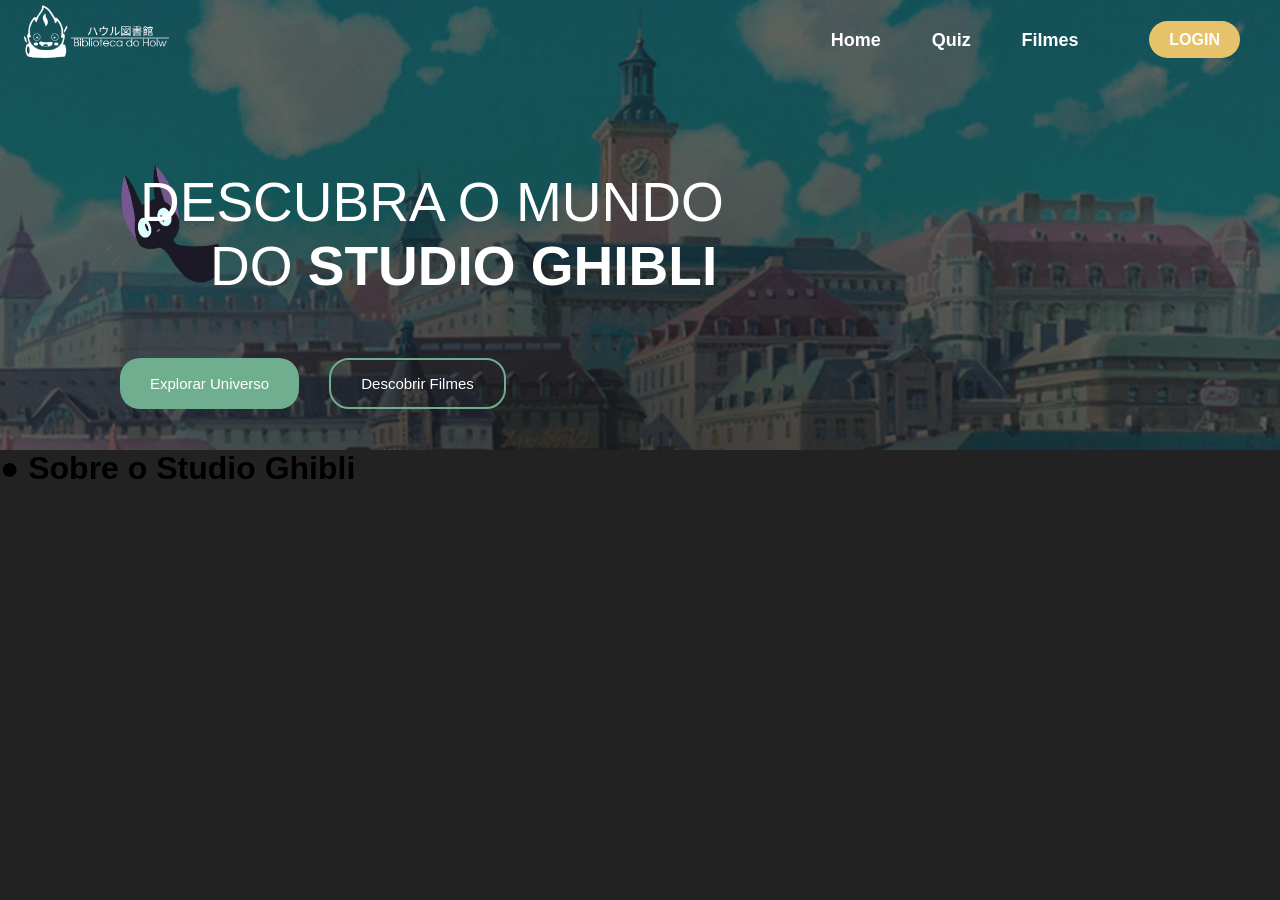
==== Front-End/index.html @ 802e4cdf "Adicionando a parte inicial da home" ====
<!DOCTYPE html>
<html lang="pt-br">
<head>
    <meta charset="UTF-8">
    <meta name="viewport" content="width=device-width, initial-scale=1.0">
    <link rel="stylesheet" href="./css/home.css">
    <link rel="stylesheet" href="./css/nav.css">
    <title>Biblioteca do Howl</title>
</head>
<body>

    <div class="div_container">

        <div class="div_carrousel">
                    <div class="div_card" style="background-image: url(./assets/fundo.png);"></div>

                            <div class="div_navbar">
                                <div class="div_logo">
                                    <img src="./assets/LogoB.png" alt="logo Biblioteca do Howl" class="logoImg">
                                </div>



                                <nav class="navbar">

                                    <div class="btn_links">
                                    <a class="link ativo">Home</a>
                                    <a class="link">Quiz</a>
                                    <a class="link">Filmes</a>
                                    </div>

                                    <div class="btn_login">
                                    <a class="link login">LOGIN</a>
                                    </div>

                                </nav>
                        </div>

                        <div class="txt_p">
                            
                        <p>DESCUBRA O MUNDO</p>
                        <img src="./assets/JIJI.png" alt="" class="img_jiji"> <p class="txt_p2">DO <b>STUDIO GHIBLI</b></p>
                        </div>

                    <div class="div_btns">
                        <button class="btn_explorar">Explorar  Universo</button>
                        <button class="btn_filmes"><p>Descobrir Filmes</p></button>
                    </div>
        </div>


        <div class="main">

            <div>
            <h1>● Sobre o Studio Ghibli</h1>
                

        </div>


    </div>
    
</body>
</html>
---- Front-End/css/home.css ----
*{
    margin: 0;
    padding: 0;
    box-sizing: border-box;
      font-family: 'ITC Avant Garde Gothic', sans-serif;
     
}

body{
   background-color: #222222;
}

.div_contaniner{
  display: flex;
  width: 100%;
  height: 100%;
   background-color: #222222;
}

.div_carrousel{
  height: 450px;
}

.div_card{
  background-repeat: no-repeat;
  background-size: cover;
    width: 100%;
    height: 450px;
  position: fixed;
  z-index: -99;
  opacity: 60%;
}

.txt_p{
  margin-left: 140px;
  margin-top: 90px;
  font-weight: 400;
  font-size: 55px;
  color: white;
}

.img_jiji{
  position: absolute;
  z-index: -98;
  width: 180px;
  height: 120px;
  top: 165px;
  left: 83px;
  

}

.txt_p2{
  margin-left: 70px;
}

.btn_explorar{
  background-color: #6faf8f;
  color: white;
  padding: 15px 30px;
  font-size: 15px;
  border: none;
  border-radius: 20px;
  cursor: pointer;
  transition: 0.2s;
}

.btn_explorar:hover{
  background-color: #5c8972;
}

.btn_filmes{
  background-color: transparent;
  border-radius: 20px;
  border: #6faf8f 2px solid;
  color: white;
  padding: 15px 30px;
    font-size: 15px; 
    cursor: pointer;
    transition: 0.2s; 
}

.btn_filmes:hover{
  background-color: #6eb08e;
  opacity: 50%;
}


.div_btns{
  display: flex;
  justify-content: start;
  margin-top: 60px;
  margin-left: 120px;
  gap: 30px;

}
---- Front-End/css/nav.css ----
.div_navbar{

    width: 100%;
    height: 80px;
    display: flex;
    align-items: center;
    justify-content: space-between;
    padding: 0px 20px ;
}

.logoImg{
    width: 160px;
}

.navbar{
    display: flex;
    align-items: center;
    gap: 20px;
    justify-content: space-between;
    padding: 0px 20px;
    text-align: center;
    width: 500px;
    height: 100%;

}

.login{
    background-color: #e6c36a;
    color: white;
    cursor: pointer;
    padding: 10px 20px;
    border-radius: 20px;
    font-weight: bold;
}

.btn_links{
    color: white;
    font-weight: 600;
    width: 100%;
    display: flex;
    justify-content: space-evenly;
    font-size: 18px;
}
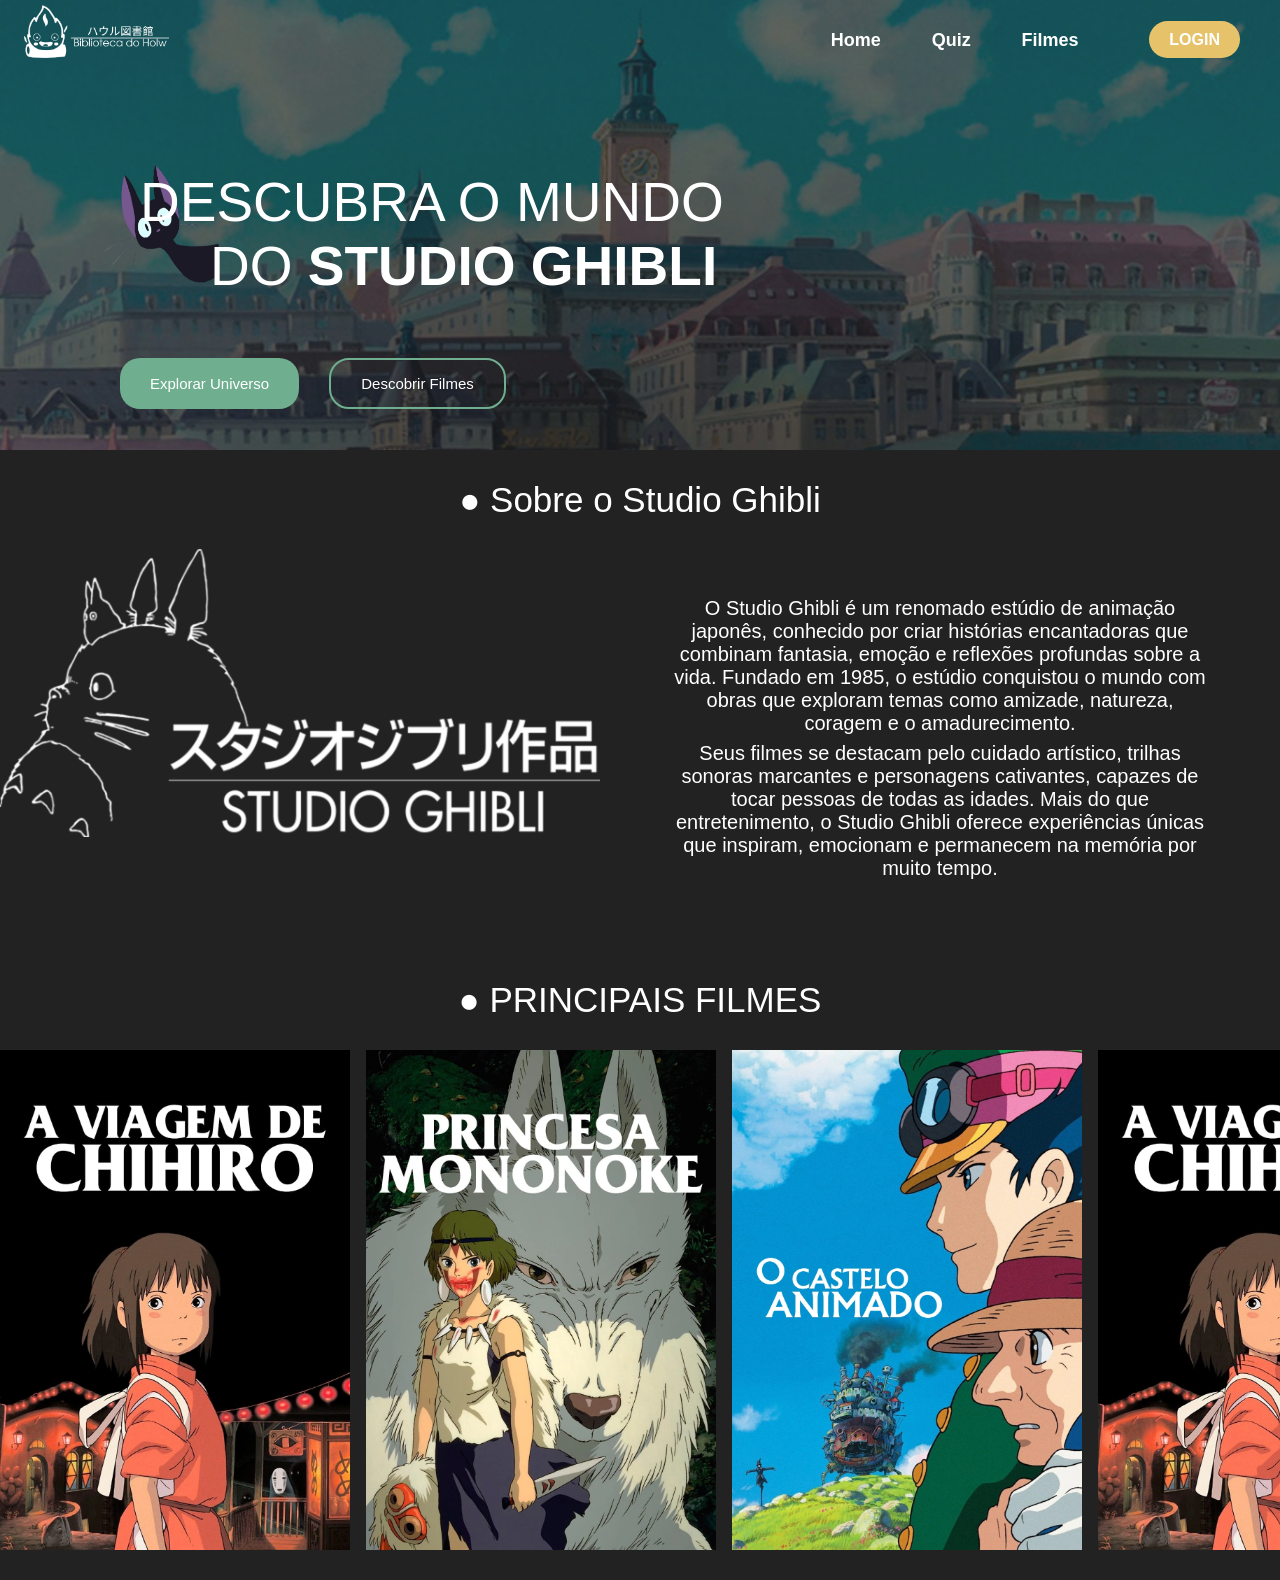
==== commit e140a41d: "Adicionando a parte do sobre o tema e os principais filmes com HTML e CSS com alguns comentarios pra" ====
--- a/Front-End/index.html
+++ b/Front-End/index.html
@@ -1,64 +1,182 @@
 <!DOCTYPE html>
 <html lang="pt-br">
-<head>
-    <meta charset="UTF-8">
-    <meta name="viewport" content="width=device-width, initial-scale=1.0">
-    <link rel="stylesheet" href="./css/home.css">
-    <link rel="stylesheet" href="./css/nav.css">
-    <title>Biblioteca do Howl</title>
-</head>
-<body>
+    <head>
+        <meta charset="UTF-8" />
+        <meta name="viewport" content="width=device-width, initial-scale=1.0" />
+        <link rel="stylesheet" href="./css/home.css" />
+        <link rel="stylesheet" href="./css/nav.css" />
+        <title>Biblioteca do Howl</title>
+    </head>
+    <body>
+        <div class="div_container">
+            <div class="div_carrousel">
+                <div
+                    class="div_card"
+                    style="background-image: url(./assets/fundo.png)"
+                ></div>
 
-    <div class="div_container">
+                <div class="div_navbar">
+                    <div class="div_logo">
+                        <img
+                            src="./assets/LogoB.png"
+                            alt="logo Biblioteca do Howl"
+                            class="logoImg"
+                        />
+                    </div>
 
-        <div class="div_carrousel">
-                    <div class="div_card" style="background-image: url(./assets/fundo.png);"></div>
+                    <nav class="navbar">
+                        <div class="btn_links">
+                            <a class="link ativo">Home</a>
+                            <a class="link">Quiz</a>
+                            <a class="link">Filmes</a>
+                        </div>
 
-                            <div class="div_navbar">
-                                <div class="div_logo">
-                                    <img src="./assets/LogoB.png" alt="logo Biblioteca do Howl" class="logoImg">
-                                </div>
+                        <div class="btn_login">
+                            <a class="link login">LOGIN</a>
+                        </div>
+                    </nav>
+                </div>
+
+                <div class="txt_p">
+                    <p>DESCUBRA O MUNDO</p>
+                    <img src="./assets/JIJI.png" alt="" class="img_jiji" />
+                    <p class="txt_p2">DO <b>STUDIO GHIBLI</b></p>
+                </div>
+
+                <div class="div_btns">
+                    <button class="btn_explorar">Explorar Universo</button>
+                    <button class="btn_filmes"><p>Descobrir Filmes</p></button>
+                </div>
+            </div>
+
+            <div class="main">
+                <div class="titulo">
+                    <span>● Sobre o Studio Ghibli</span>
+                </div>
+
+                <div class="div_sobreStudio">
+                    <div>
+                        <img
+                            src="./assets/ghibli.png"
+                            alt=""
+                            class="img_sobreStudio"
+                        />
+                    </div>
+
+                    <div class="div_textoSobreStudio">
+                        <p class="p_sobreStudio">
+                            O Studio Ghibli é um renomado estúdio de animação
+                            japonês, conhecido por criar histórias encantadoras
+                            que combinam fantasia, emoção e reflexões profundas
+                            sobre a vida. Fundado em 1985, o estúdio conquistou
+                            o mundo com obras que exploram temas como amizade,
+                            natureza, coragem e o amadurecimento.
+                        </p>
+                        <p class="p_sobreStudio">
+                            Seus filmes se destacam pelo cuidado artístico,
+                            trilhas sonoras marcantes e personagens cativantes,
+                            capazes de tocar pessoas de todas as idades. Mais do
+                            que entretenimento, o Studio Ghibli oferece
+                            experiências únicas que inspiram, emocionam e
+                            permanecem na memória por muito tempo.
+                        </p>
+                    </div>
+                </div>
+
+                <div class="titulo">
+                    <span>● PRINCIPAIS FILMES</span>
+                </div>
+
+                <div class="div_carrouselImg">
+                    <div class="div_cardsFilmes">
+                        <div class="div_cardFilme" style="background-image: url(./assets/Viagem_de_Chihiro_capa.webp);">
+
+                            <button>DESCUBRA MAIS SOBRE</button>
+
+                        </div>
+
+                        <div class="div_cardFilme" style="background-image: url(./assets/Princesa_Mononoke.webp);">
+
+                            <button>DESCUBRA MAIS SOBRE</button>
+
+                        </div>
+
+
+                        <div class="div_cardFilme" style="background-image: url(./assets/CasteloAnimado.webp);">
+
+                            <button>DESCUBRA MAIS SOBRE</button>
+
+                        </div>
+
+                        <div class="div_cardFilme" style="background-image: url(./assets/Viagem_de_Chihiro_capa.webp);">
+
+                            <button>DESCUBRA MAIS SOBRE</button>
+
+                        </div>
+
+                        <div class="div_cardFilme" style="background-image: url(./assets/Princesa_Mononoke.webp);">
+
+                            <button>DESCUBRA MAIS SOBRE</button>
+
+                        </div>
+
+
+                        <div class="div_cardFilme" style="background-image: url(./assets/CasteloAnimado.webp);">
+
+                            <button>DESCUBRA MAIS SOBRE</button>
+
+                        </div>
+                    </div>
+
+
+                    <div aria-hidden class="div_cardsFilmes">
+                        <div class="div_cardFilme" style="background-image: url(./assets/Viagem_de_Chihiro_capa.webp);">
+
+                            <button>DESCUBRA MAIS SOBRE</button>
+
+                        </div>
+
+                        <div class="div_cardFilme" style="background-image: url(./assets/Princesa_Mononoke.webp);">
+
+                            <button>DESCUBRA MAIS SOBRE</button>
+
+                        </div>
+
+
+                        <div class="div_cardFilme" style="background-image: url(./assets/CasteloAnimado.webp);">
+
+                            <button>DESCUBRA MAIS SOBRE</button>
+
+                        </div>
+
+                        <div class="div_cardFilme" style="background-image: url(./assets/Viagem_de_Chihiro_capa.webp);">
+
+                            <button>DESCUBRA MAIS SOBRE</button>
+
+                        </div>
+
+                        <div class="div_cardFilme" style="background-image: url(./assets/Princesa_Mononoke.webp);">
+
+                            <button>DESCUBRA MAIS SOBRE</button>
+
+                        </div>
+
+
+                        <div class="div_cardFilme" style="background-image: url(./assets/CasteloAnimado.webp);">
+
+                            <button>DESCUBRA MAIS SOBRE</button>
+
+                        </div>
+                    </div>
 
 
 
-                                <nav class="navbar">
-
-                                    <div class="btn_links">
-                                    <a class="link ativo">Home</a>
-                                    <a class="link">Quiz</a>
-                                    <a class="link">Filmes</a>
-                                    </div>
-
-                                    <div class="btn_login">
-                                    <a class="link login">LOGIN</a>
-                                    </div>
-
-                                </nav>
-                        </div>
-
-                        <div class="txt_p">
-                            
-                        <p>DESCUBRA O MUNDO</p>
-                        <img src="./assets/JIJI.png" alt="" class="img_jiji"> <p class="txt_p2">DO <b>STUDIO GHIBLI</b></p>
-                        </div>
-
-                    <div class="div_btns">
-                        <button class="btn_explorar">Explorar  Universo</button>
-                        <button class="btn_filmes"><p>Descobrir Filmes</p></button>
-                    </div>
-        </div>
+                   
 
 
-        <div class="main">
 
-            <div>
-            <h1>● Sobre o Studio Ghibli</h1>
-                
-
+                </div>
+            </div>
         </div>
-
-
-    </div>
-    
-</body>
-</html>+    </body>
+</html>
--- a/Front-End/css/home.css
+++ b/Front-End/css/home.css
@@ -14,7 +14,7 @@
   display: flex;
   width: 100%;
   height: 100%;
-   background-color: #222222;
+
 }
 
 .div_carrousel{
@@ -26,7 +26,7 @@
   background-size: cover;
     width: 100%;
     height: 450px;
-  position: fixed;
+  position: absolute;
   z-index: -99;
   opacity: 60%;
 }
@@ -96,4 +96,108 @@
 }
 
 
-
+/* SOBRE O STUDIO */
+
+.titulo{
+  font-size: 35px;
+  margin-top: 30px;
+  text-align: center;
+  color: white;
+  justify-content: center;
+}
+
+.div_sobreStudio{
+  display: flex;
+  align-items: center;
+  justify-content: center;
+}
+
+.div_textoSobreStudio{
+  color: white;
+  text-align: center;
+  font-size: 20px;
+  padding: 70px;
+  
+}
+.div_textoSobreStudio p{
+  
+  margin-top: 7px;
+}
+
+.img_sobreStudio{
+  width: 600px;
+  margin-bottom: 80px;
+}
+
+/* CARROUSEL DE IMAGENS */
+
+.div_carrouselImg{
+  margin-top: 100px auto;
+  width: 100%;
+  display: flex;
+  overflow-x: auto ;
+}
+
+/* Webkit e usado pra desativar aquela barra de rolagem 
+ele basicamente pede pro navegador desativar essa barra*/
+.div_carrouselImg::-webkit-scrollbar{
+ display: none;
+}
+.div_cardsFilmes{
+  flex: 0 0 5em;
+  margin: 30px auto;
+  display: flex;
+  align-items: center;
+  justify-content: center;
+  gap: 1em;
+  animation: girarCarrousel 10s linear infinite;
+}
+
+
+
+
+
+.div_cardFilme{
+    display: flex;
+    align-items: center;
+    justify-content: center;
+    background-repeat: no-repeat;
+    width: 350px;
+    height: 500px;
+    background-size: cover;
+    transition: transform 0.3s ease, opacity 0.3s ease;/* o tranform como diz ele transforma o elemento o 
+    ease e pra deixar com uma animação 'Suave', o opacity e a mesma coisa so que pra opacidade */
+}
+.div_cardFilme:hover{
+  transform: scale(1.1);
+  opacity: 0.85;
+  z-index: 2;/*Sobe um no Z-index pra não atrapalhar ou empurrar os outros cards*/
+}
+.div_cardFilme:hover button{
+  display: block;
+  opacity: 1;
+}
+
+.div_cardFilme button{
+  padding: 15px 60px;
+  border: #222222 1px solid;
+  background-color: #5c8972;
+  color: white;
+  font-weight: bold;
+  font-size: 15px;
+  border-radius: 20px;
+  display: none;
+}
+@keyframes girarCarrousel{
+  from { transform: translateX(0); }/*O from significa de onde a animação vai começar como ta 0 ele vai iniciar de onde ta*/
+  
+  to { transform: translateX(-50%); }/*aqui fala que ele vai andar 50% pra esquerda e como a animação em 
+  looping ele vai andar 50% e depois 50% e sair da tela*/
+}
+.div_carrouselImg:hover .div_cardsFilmes{
+  animation-play-state: paused;
+}
+
+
+
+
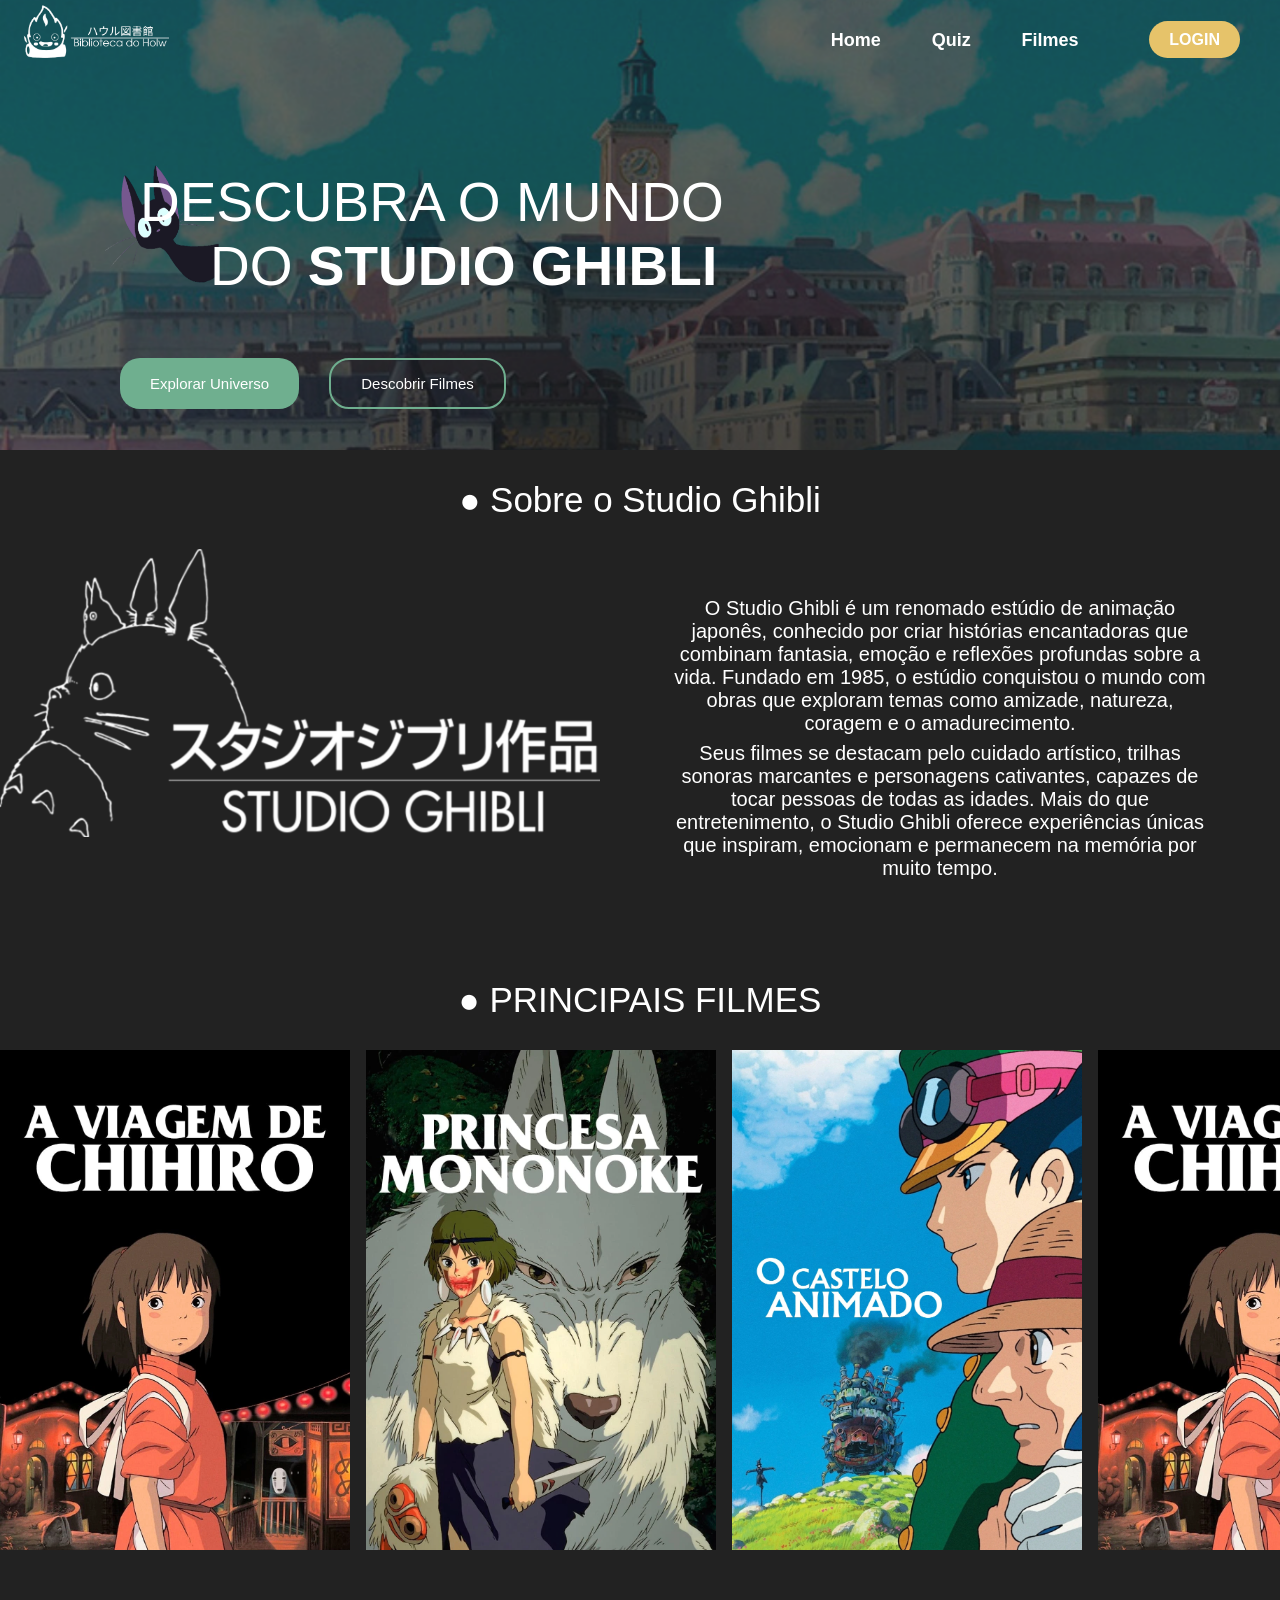
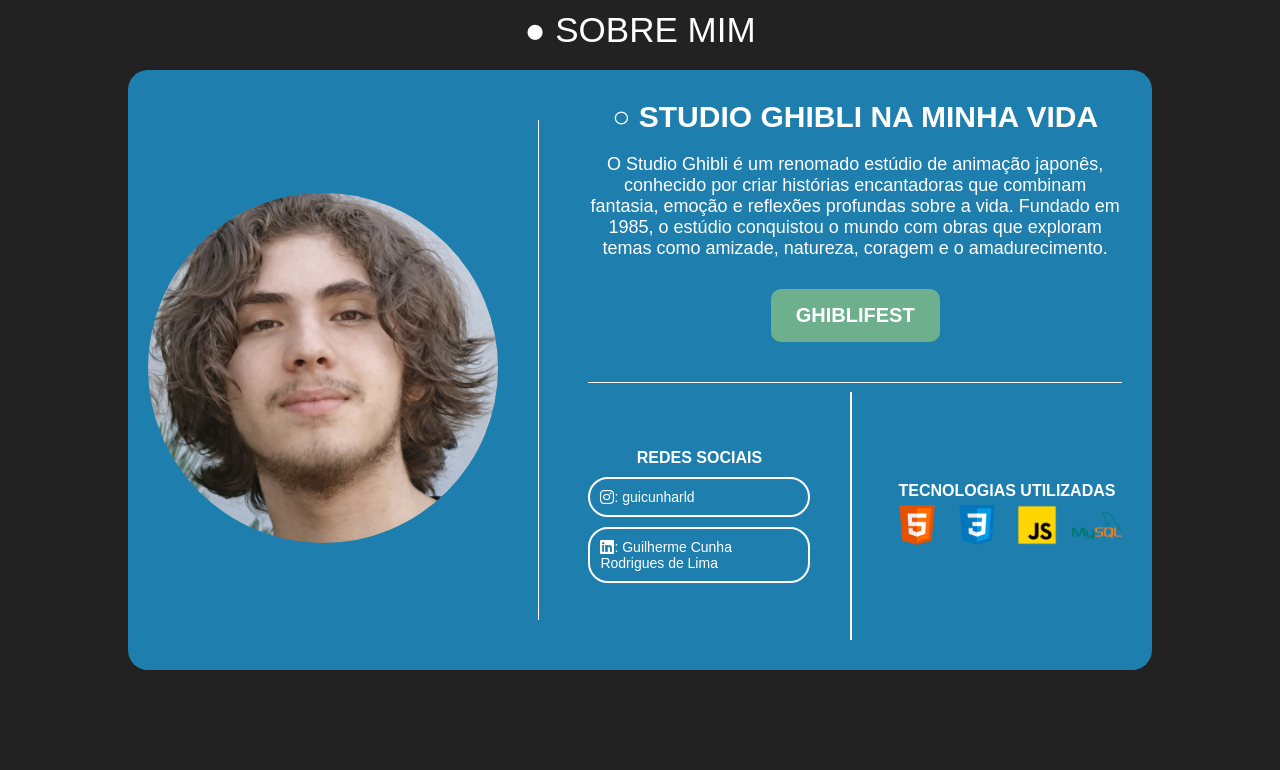
==== commit 14ea71bc: "Adicionado a parte do sobre mim, com texto de placeholder ainda" ====
--- a/Front-End/index.html
+++ b/Front-End/index.html
@@ -4,7 +4,8 @@
         <meta charset="UTF-8" />
         <meta name="viewport" content="width=device-width, initial-scale=1.0" />
         <link rel="stylesheet" href="./css/home.css" />
-        <link rel="stylesheet" href="./css/nav.css" />
+        <link rel="stylesheet" href="./css/nav.css" />  
+        <link rel="stylesheet" href="https://cdn.jsdelivr.net/npm/bootstrap-icons@1.13.1/font/bootstrap-icons.min.css">
         <title>Biblioteca do Howl</title>
     </head>
     <body>
@@ -89,92 +90,186 @@
 
                 <div class="div_carrouselImg">
                     <div class="div_cardsFilmes">
-                        <div class="div_cardFilme" style="background-image: url(./assets/Viagem_de_Chihiro_capa.webp);">
-
-                            <button>DESCUBRA MAIS SOBRE</button>
-
-                        </div>
-
-                        <div class="div_cardFilme" style="background-image: url(./assets/Princesa_Mononoke.webp);">
-
-                            <button>DESCUBRA MAIS SOBRE</button>
-
-                        </div>
-
-
-                        <div class="div_cardFilme" style="background-image: url(./assets/CasteloAnimado.webp);">
-
-                            <button>DESCUBRA MAIS SOBRE</button>
-
-                        </div>
-
-                        <div class="div_cardFilme" style="background-image: url(./assets/Viagem_de_Chihiro_capa.webp);">
-
-                            <button>DESCUBRA MAIS SOBRE</button>
-
-                        </div>
-
-                        <div class="div_cardFilme" style="background-image: url(./assets/Princesa_Mononoke.webp);">
-
-                            <button>DESCUBRA MAIS SOBRE</button>
-
-                        </div>
-
-
-                        <div class="div_cardFilme" style="background-image: url(./assets/CasteloAnimado.webp);">
-
-                            <button>DESCUBRA MAIS SOBRE</button>
-
-                        </div>
-                    </div>
-
+                        <div
+                            class="div_cardFilme"
+                            style="
+                                background-image: url(./assets/Viagem_de_Chihiro_capa.webp);
+                            "
+                        >
+                            <button>DESCUBRA MAIS SOBRE</button>
+                        </div>
+
+                        <div
+                            class="div_cardFilme"
+                            style="
+                                background-image: url(./assets/Princesa_Mononoke.webp);
+                            "
+                        >
+                            <button>DESCUBRA MAIS SOBRE</button>
+                        </div>
+
+                        <div
+                            class="div_cardFilme"
+                            style="
+                                background-image: url(./assets/CasteloAnimado.webp);
+                            "
+                        >
+                            <button>DESCUBRA MAIS SOBRE</button>
+                        </div>
+
+                        <div
+                            class="div_cardFilme"
+                            style="
+                                background-image: url(./assets/Viagem_de_Chihiro_capa.webp);
+                            "
+                        >
+                            <button>DESCUBRA MAIS SOBRE</button>
+                        </div>
+
+                        <div
+                            class="div_cardFilme"
+                            style="
+                                background-image: url(./assets/Princesa_Mononoke.webp);
+                            "
+                        >
+                            <button>DESCUBRA MAIS SOBRE</button>
+                        </div>
+
+                        <div
+                            class="div_cardFilme"
+                            style="
+                                background-image: url(./assets/CasteloAnimado.webp);
+                            "
+                        >
+                            <button>DESCUBRA MAIS SOBRE</button>
+                        </div>
+                    </div>
 
                     <div aria-hidden class="div_cardsFilmes">
-                        <div class="div_cardFilme" style="background-image: url(./assets/Viagem_de_Chihiro_capa.webp);">
-
-                            <button>DESCUBRA MAIS SOBRE</button>
-
-                        </div>
-
-                        <div class="div_cardFilme" style="background-image: url(./assets/Princesa_Mononoke.webp);">
-
-                            <button>DESCUBRA MAIS SOBRE</button>
-
-                        </div>
-
-
-                        <div class="div_cardFilme" style="background-image: url(./assets/CasteloAnimado.webp);">
-
-                            <button>DESCUBRA MAIS SOBRE</button>
-
-                        </div>
-
-                        <div class="div_cardFilme" style="background-image: url(./assets/Viagem_de_Chihiro_capa.webp);">
-
-                            <button>DESCUBRA MAIS SOBRE</button>
-
-                        </div>
-
-                        <div class="div_cardFilme" style="background-image: url(./assets/Princesa_Mononoke.webp);">
-
-                            <button>DESCUBRA MAIS SOBRE</button>
-
-                        </div>
-
-
-                        <div class="div_cardFilme" style="background-image: url(./assets/CasteloAnimado.webp);">
-
-                            <button>DESCUBRA MAIS SOBRE</button>
-
-                        </div>
-                    </div>
-
-
-
-                   
-
-
-
+                        <div
+                            class="div_cardFilme"
+                            style="
+                                background-image: url(./assets/Viagem_de_Chihiro_capa.webp);
+                            "
+                        >
+                            <button>DESCUBRA MAIS SOBRE</button>
+                        </div>
+
+                        <div
+                            class="div_cardFilme"
+                            style="
+                                background-image: url(./assets/Princesa_Mononoke.webp);
+                            "
+                        >
+                            <button>DESCUBRA MAIS SOBRE</button>
+                        </div>
+
+                        <div
+                            class="div_cardFilme"
+                            style="
+                                background-image: url(./assets/CasteloAnimado.webp);
+                            "
+                        >
+                            <button>DESCUBRA MAIS SOBRE</button>
+                        </div>
+
+                        <div
+                            class="div_cardFilme"
+                            style="
+                                background-image: url(./assets/Viagem_de_Chihiro_capa.webp);
+                            "
+                        >
+                            <button>DESCUBRA MAIS SOBRE</button>
+                        </div>
+
+                        <div
+                            class="div_cardFilme"
+                            style="
+                                background-image: url(./assets/Princesa_Mononoke.webp);
+                            "
+                        >
+                            <button>DESCUBRA MAIS SOBRE</button>
+                        </div>
+
+                        <div
+                            class="div_cardFilme"
+                            style="
+                                background-image: url(./assets/CasteloAnimado.webp);
+                            "
+                        >
+                            <button>DESCUBRA MAIS SOBRE</button>
+                        </div>
+                    </div>
+                </div>
+
+                <div class="titulo">
+                    <span>● SOBRE MIM</span>
+                </div>
+
+                <div class="div_contSobreMim">
+                    <div class="div_sobreMim">
+                        <div class="div_imgSobreMim">
+                            <img src="./assets/fotoSobre.jpeg" alt="" />
+                        </div>
+
+                        <div class="linha"></div>
+
+                        <div class="div_conteudoSobreMim">
+                            <h2 class="span_sobreMim">
+                                ○ STUDIO GHIBLI NA MINHA VIDA
+                            </h2>
+                            <p class="p_sobreMim">
+                                O Studio Ghibli é um renomado estúdio de
+                                animação japonês, conhecido por criar histórias
+                                encantadoras que combinam fantasia, emoção e
+                                reflexões profundas sobre a vida. Fundado em
+                                1985, o estúdio conquistou o mundo com obras que
+                                exploram temas como amizade, natureza, coragem e
+                                o amadurecimento.
+                            </p>
+
+                            <button class="btn_ghibliFest">GHIBLIFEST</button>
+
+                            <div class="linhaH"></div>
+
+                            <div class="div_conteudoBaixoSobre">
+                                <div class="div_redeSocial">
+                                    <h4>REDES SOCIAIS</h4>
+                                    <div class="div_caixaRedeSocial"> <i class="bi bi-instagram"></i>: guicunharld</div>
+                                    <div class="div_caixaRedeSocial"><i class="bi bi-linkedin"></i>: Guilherme Cunha Rodrigues de Lima</div>
+                                </div>
+
+                                <div class="linhaP"></div>
+
+                                <div class="div_tecnologias">
+                                    <h4>TECNOLOGIAS UTILIZADAS</h4>
+
+                                    <div class="div_tecnologiasImg">
+                                        <img
+                                            src="./assets/html.png"
+                                            alt=""
+                                            class="img_tecnologias"
+                                        />
+                                        <img
+                                            src="./assets/Css.png"
+                                            alt=""
+                                            class="img_tecnologias"
+                                        />
+                                        <img
+                                            src="./assets/Js.png"
+                                            alt=""
+                                            class="img_tecnologias"
+                                        />
+                                        <img
+                                            src="./assets/Mysql.png"
+                                            alt=""
+                                            class="img_tecnologias"
+                                        />
+                                    </div>
+                                </div>
+                            </div>
+                        </div>
+                    </div>
                 </div>
             </div>
         </div>
--- a/Front-End/css/home.css
+++ b/Front-End/css/home.css
@@ -201,3 +201,139 @@
 
 
 
+/* SOBRE MIM */
+
+.div_contSobreMim{
+  display: flex;
+  width: 100%;
+  min-height:600px;
+  margin-top: 20px;
+  margin-bottom: 100px;
+  justify-content: center;
+
+}
+
+.div_sobreMim{
+  width: 80%;
+  background-color:#1e7faf ;
+  border-radius: 20px;
+  color: white;
+  display: flex;
+  justify-content: space-around;
+  align-items: center;
+  gap:20px;
+}
+
+.div_imgSobreMim img{
+  border-radius: 100%;
+  margin: 20px;
+  width: 350px;
+  height: 350px;
+}
+
+
+
+
+.div_conteudoSobreMim{
+  display: flex;
+  align-items: center;
+  text-align: center;
+  flex-direction: column;
+  height: 100%;
+  padding: 30px;
+}
+
+.span_sobreMim{
+  margin-bottom: 20px;
+  font-size: 30px;
+  font-weight: bold;
+}
+
+.p_sobreMim{
+  font-size: 18px;
+}
+
+.btn_ghibliFest{
+  margin:30px 0px;
+  background-color: #6eb08e;
+  font-size: 20px;
+  padding: 15px 25px;
+  border-radius: 10px;
+  font-weight: bold;
+  color: white;
+  border: none;
+  transition: transform 0.3s ease, opacity 0.3s ease;
+  cursor: pointer;
+}
+
+.btn_ghibliFest:hover{
+  transform: scale(1.05);
+  opacity: 0.85;
+}
+
+
+.div_conteudoBaixoSobre{
+  display: flex;
+  width: 100%;
+  height: 100%;
+  align-items: center;
+  justify-content: space-evenly;
+  gap: 40px;
+}
+
+
+
+.div_tecnologiasImg{
+  display: flex;
+  gap: 10px;
+  justify-content: center;
+}
+
+.img_tecnologias{
+  width: 50px;
+  height: 50px;
+}
+
+.div_redeSocial{
+  display: flex;
+  flex-direction: column;
+  gap: 10px;
+}
+
+.div_caixaRedeSocial{
+  font-size: 14px;
+  text-align: start;
+  border: white 2px solid;
+  padding: 10px;
+  border-radius: 20px;
+  cursor: pointer;
+}
+
+.linha{
+  width: 2px;
+  height: 500px;
+  background-color: white;
+}
+
+.linhaP{
+  width: 2px;
+  height: auto;
+  align-self: stretch;
+  background-color: white;
+}
+
+.linhaH{
+  width: 100%;
+  max-width:  1000px;
+  height: 1px;
+  margin: 10px;
+  background-color: white;
+}
+
+
+
+
+
+
+
+
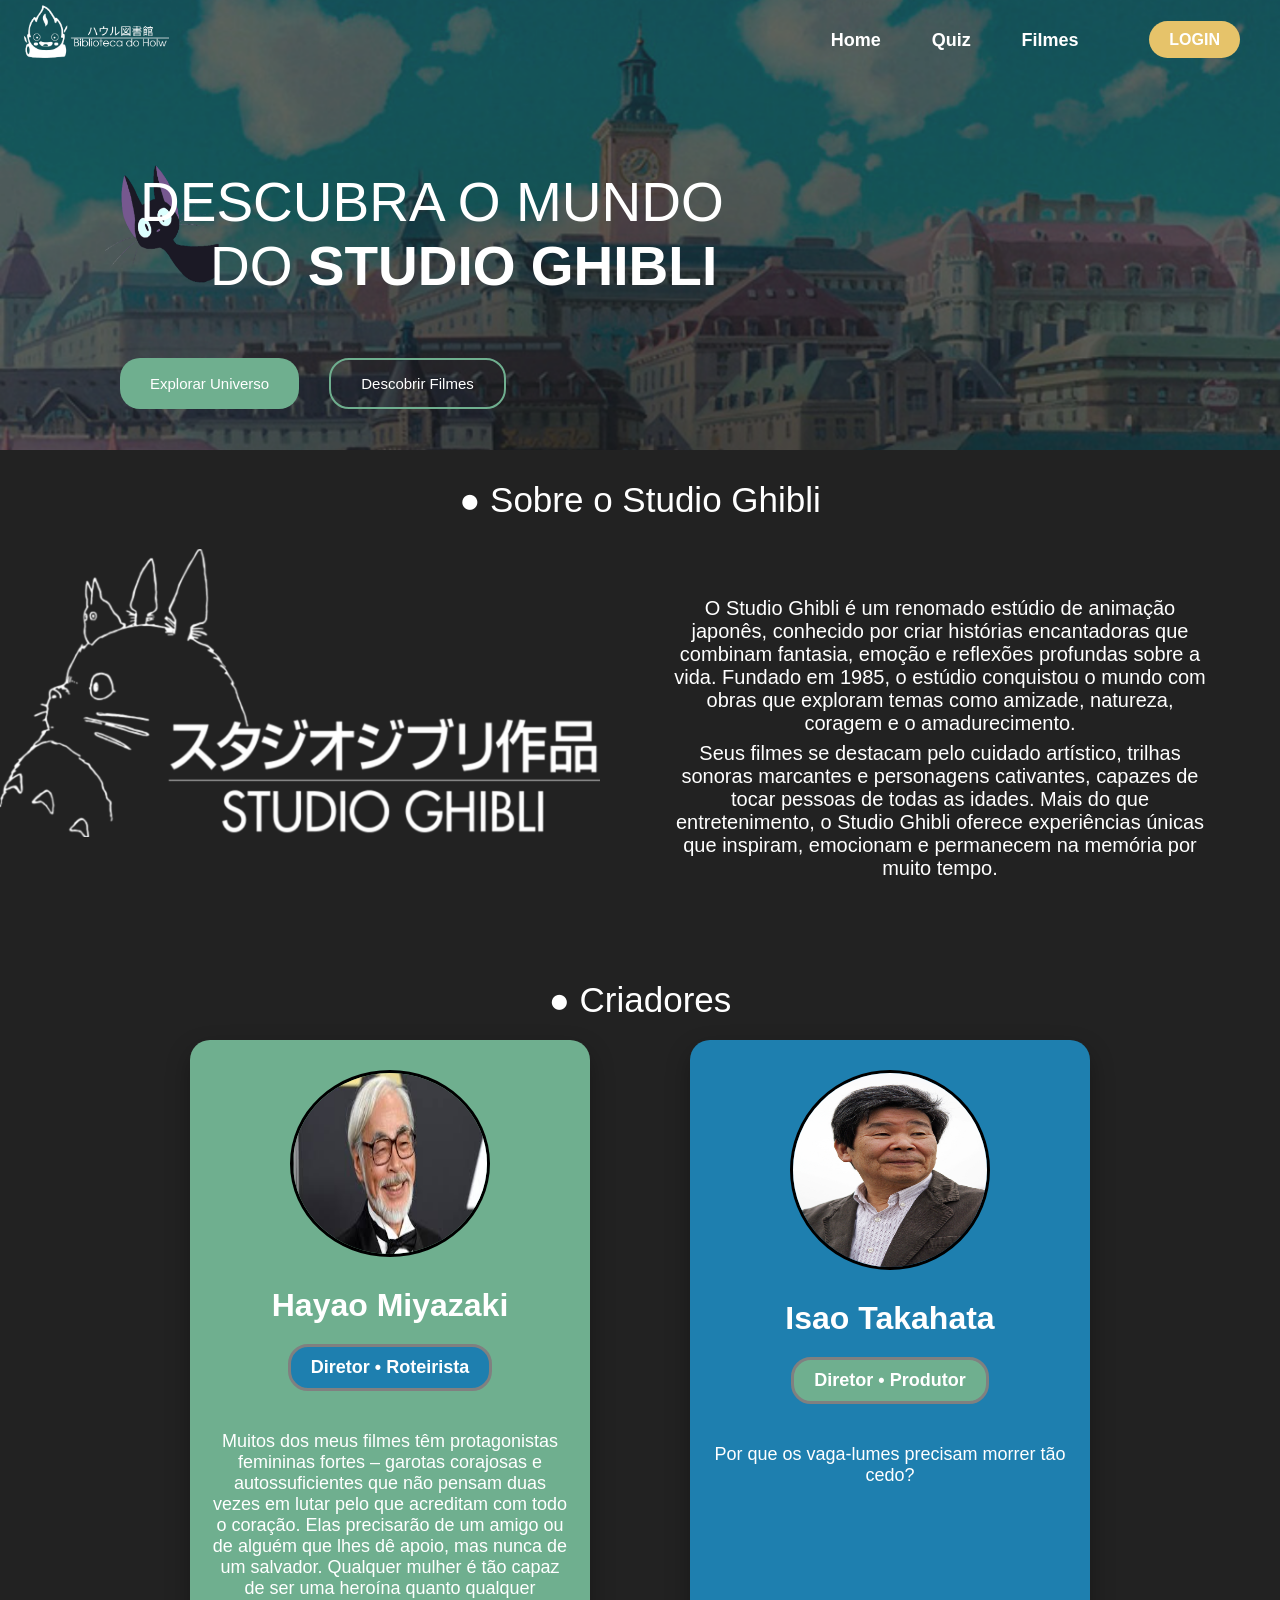
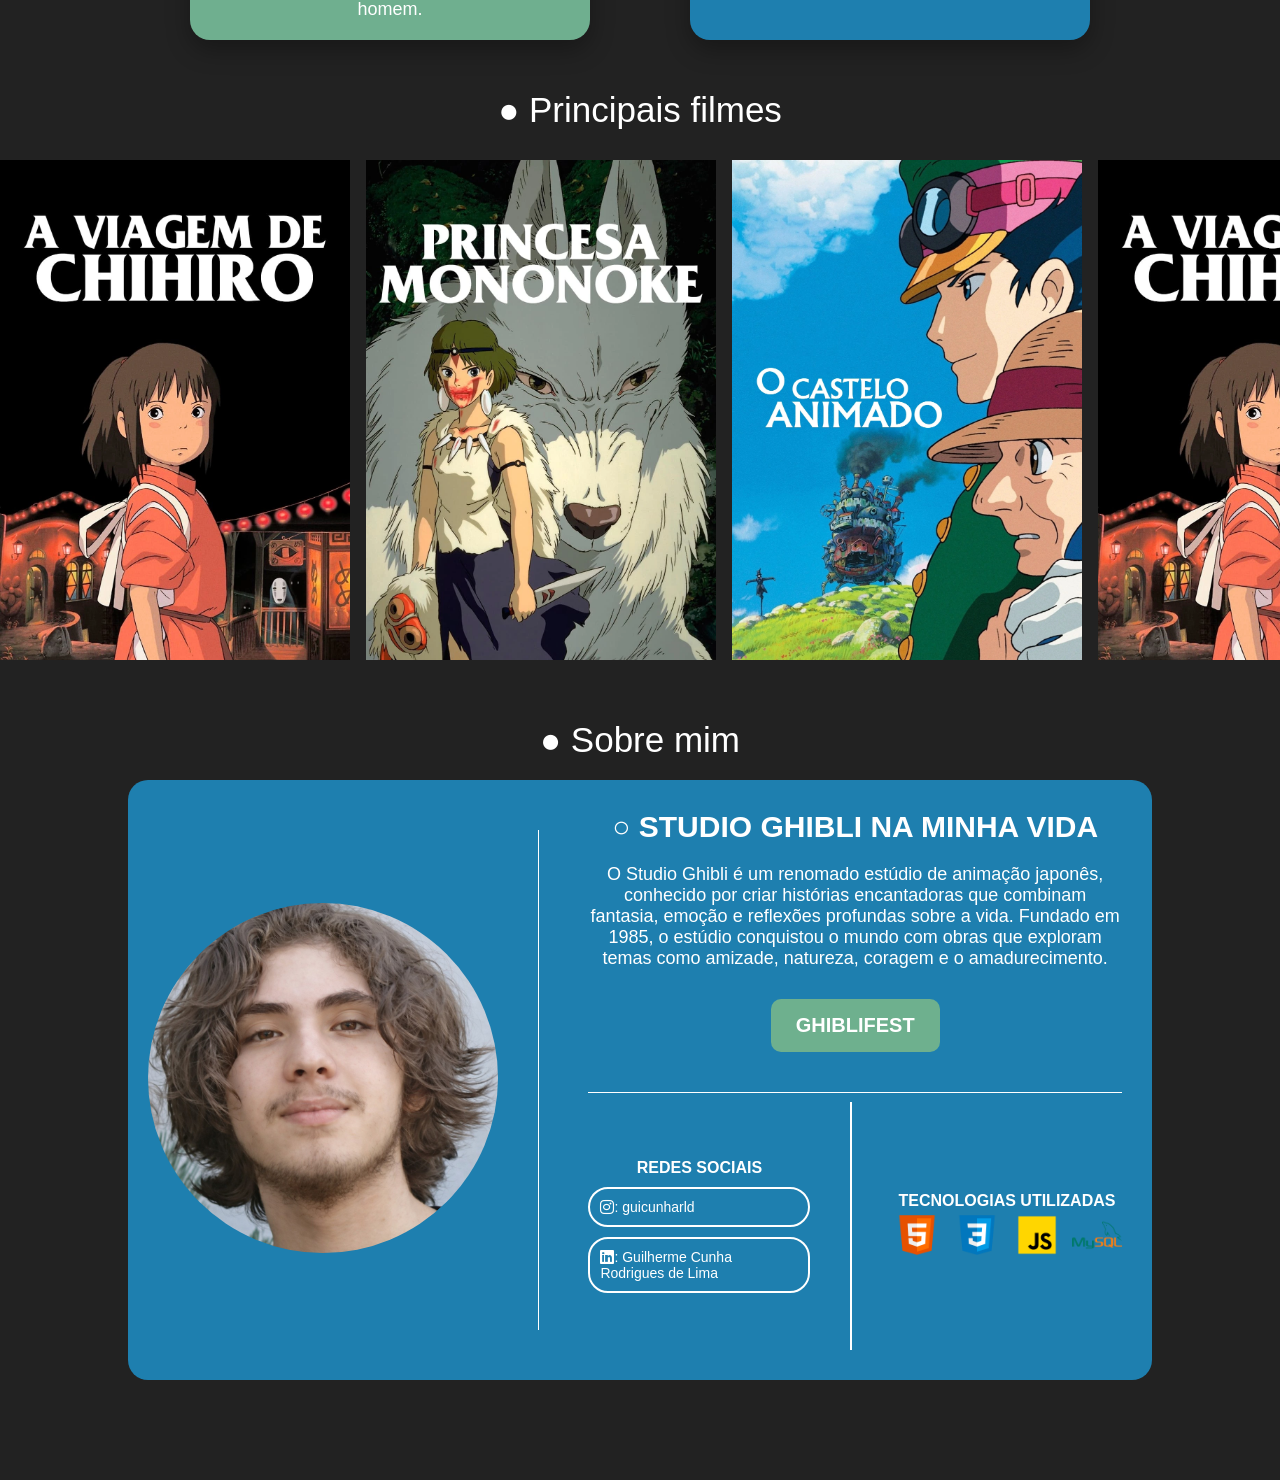
==== commit a9dc6cf5: "Adicionado card dos criadores e parte dos criadores" ====
--- a/Front-End/index.html
+++ b/Front-End/index.html
@@ -4,8 +4,11 @@
         <meta charset="UTF-8" />
         <meta name="viewport" content="width=device-width, initial-scale=1.0" />
         <link rel="stylesheet" href="./css/home.css" />
-        <link rel="stylesheet" href="./css/nav.css" />  
-        <link rel="stylesheet" href="https://cdn.jsdelivr.net/npm/bootstrap-icons@1.13.1/font/bootstrap-icons.min.css">
+        <link rel="stylesheet" href="./css/nav.css" />
+        <link
+            rel="stylesheet"
+            href="https://cdn.jsdelivr.net/npm/bootstrap-icons@1.13.1/font/bootstrap-icons.min.css"
+        />
         <title>Biblioteca do Howl</title>
     </head>
     <body>
@@ -85,7 +88,40 @@
                 </div>
 
                 <div class="titulo">
-                    <span>● PRINCIPAIS FILMES</span>
+                    <span>● Criadores</span>
+                </div>
+
+                <div class="div_containerCriadores">
+                    <div class="div_criadores">
+                        <div class="div_cardCriadores miyazaki">
+                            <img src="./assets/miyazaki.jpg" alt="" />
+                            <h1>Hayao Miyazaki</h1>
+                            <span>Diretor • Roteirista</span>
+                            <p>
+                                Muitos dos meus filmes têm protagonistas
+                                femininas fortes – garotas corajosas e
+                                autossuficientes que não pensam duas vezes em
+                                lutar pelo que acreditam com todo o coração.
+                                Elas precisarão de um amigo ou de alguém que
+                                lhes dê apoio, mas nunca de um salvador.
+                                Qualquer mulher é tão capaz de ser uma heroína
+                                quanto qualquer homem.
+                            </p>
+                        </div>
+
+                        <div class="div_cardCriadores Takahata">
+                            <img src="./assets/takahata.jpg" alt="" />
+                            <h1>Isao Takahata</h1>
+                            <span>Diretor • Produtor</span>
+                            <p>
+                                ⁠Por que os vaga-lumes precisam morrer tão cedo?
+                            </p>
+                        </div>
+                    </div>
+                </div>
+
+                <div class="titulo">
+                    <span>● Principais filmes</span>
                 </div>
 
                 <div class="div_carrouselImg">
@@ -202,8 +238,9 @@
                     </div>
                 </div>
 
+
                 <div class="titulo">
-                    <span>● SOBRE MIM</span>
+                    <span>● Sobre mim</span>
                 </div>
 
                 <div class="div_contSobreMim">
@@ -235,8 +272,14 @@
                             <div class="div_conteudoBaixoSobre">
                                 <div class="div_redeSocial">
                                     <h4>REDES SOCIAIS</h4>
-                                    <div class="div_caixaRedeSocial"> <i class="bi bi-instagram"></i>: guicunharld</div>
-                                    <div class="div_caixaRedeSocial"><i class="bi bi-linkedin"></i>: Guilherme Cunha Rodrigues de Lima</div>
+                                    <div class="div_caixaRedeSocial">
+                                        <i class="bi bi-instagram"></i>:
+                                        guicunharld
+                                    </div>
+                                    <div class="div_caixaRedeSocial">
+                                        <i class="bi bi-linkedin"></i>:
+                                        Guilherme Cunha Rodrigues de Lima
+                                    </div>
                                 </div>
 
                                 <div class="linhaP"></div>
--- a/Front-End/css/home.css
+++ b/Front-End/css/home.css
@@ -1,163 +1,231 @@
-*{
+
+/* ----------- RESETS BASICOS -----------  */
+* {
     margin: 0;
     padding: 0;
     box-sizing: border-box;
-      font-family: 'ITC Avant Garde Gothic', sans-serif;
-     
-}
-
-body{
-   background-color: #222222;
-}
-
-.div_contaniner{
-  display: flex;
-  width: 100%;
-  height: 100%;
-
-}
-
-.div_carrousel{
-  height: 450px;
-}
-
-.div_card{
-  background-repeat: no-repeat;
-  background-size: cover;
-    width: 100%;
+    font-family: "ITC Avant Garde Gothic", sans-serif;
+}
+
+body {
+    background-color: #222222;
+}
+
+
+
+
+.div_contaniner {
+    display: flex;
+    width: 100%;
+    height: 100%;
+}
+
+
+/*----------- Parte Inicial do site -----------   */
+
+.div_carrousel {
     height: 450px;
-  position: absolute;
-  z-index: -99;
-  opacity: 60%;
-}
-
-.txt_p{
-  margin-left: 140px;
-  margin-top: 90px;
-  font-weight: 400;
-  font-size: 55px;
-  color: white;
-}
-
-.img_jiji{
-  position: absolute;
-  z-index: -98;
-  width: 180px;
-  height: 120px;
-  top: 165px;
-  left: 83px;
-  
-
-}
-
-.txt_p2{
-  margin-left: 70px;
-}
-
-.btn_explorar{
+}
+
+.div_card {
+    background-repeat: no-repeat;
+    background-size: cover;
+    width: 100%;
+    height: 450px;
+    position: absolute;
+    z-index: -99;
+    opacity: 60%;
+}
+
+.txt_p {
+    margin-left: 140px;
+    margin-top: 90px;
+    font-weight: 400;
+    font-size: 55px;
+    color: white;
+}
+
+.img_jiji {
+    position: absolute;
+    z-index: -98;
+    width: 180px;
+    height: 120px;
+    top: 165px;
+    left: 83px;
+}
+
+.txt_p2 {
+    margin-left: 70px;
+}
+
+.btn_explorar {
+    background-color: #6faf8f;
+    color: white;
+    padding: 15px 30px;
+    font-size: 15px;
+    border: none;
+    border-radius: 20px;
+    cursor: pointer;
+    transition: 0.2s;
+}
+
+.btn_explorar:hover {
+    background-color: #5c8972;
+}
+
+.btn_filmes {
+    background-color: transparent;
+    border-radius: 20px;
+    border: #6faf8f 2px solid;
+    color: white;
+    padding: 15px 30px;
+    font-size: 15px;
+    cursor: pointer;
+    transition: 0.2s;
+}
+
+.btn_filmes:hover {
+    background-color: #6eb08e;
+    opacity: 50%;
+}
+
+.div_btns {
+    display: flex;
+    justify-content: start;
+    margin-top: 60px;
+    margin-left: 120px;
+    gap: 30px;
+}
+
+/* ----------- SOBRE O STUDIO ----------- */
+
+.titulo {
+    font-size: 35px;
+    margin-top: 30px;
+    text-align: center;
+    color: white;
+    justify-content: center;
+}
+
+.div_sobreStudio {
+    display: flex;
+    align-items: center;
+    justify-content: center;
+}
+
+.div_textoSobreStudio {
+    color: white;
+    text-align: center;
+    font-size: 20px;
+    padding: 70px;
+}
+.div_textoSobreStudio p {
+    margin-top: 7px;
+}
+
+.img_sobreStudio {
+    width: 600px;
+    margin-bottom: 80px;
+}
+
+/* ----------- Aba de criadores ----------- */
+
+.div_containerCriadores {
+    display: flex;
+    width: 100%;
+    height: auto;
+    align-items: center;
+    justify-content: center;
+}
+
+.div_criadores {
+    display: flex;
+    align-items: center;
+    justify-content: center;
+    gap: 100px;
+}
+
+.div_cardCriadores {
+    width: 400px;
+    height: 600px;
+    display: flex;
+    flex-direction: column;
+    align-items: center;
+    justify-content: flex-start;
+    text-align: center;
+    margin: 20px 0px;
+    color: white;
+    border-radius: 20px;
+    box-shadow: 0 10px 25px rgba(0, 0, 0, 0.3);
+}
+
+.div_cardCriadores span {
+    margin: 20px 0px;
+    font-size: 18px;
+    padding: 10px 20px;
+    border-radius: 20px;
+    font-weight: bold;
+    border: 3px gray solid;
+    
+}
+
+.miyazaki {
+    background-color: #6faf8f;
+}
+
+.miyazaki span {
+
+  background-color: #1e7faf;
+}
+
+.Takahata span {
+
   background-color: #6faf8f;
-  color: white;
-  padding: 15px 30px;
-  font-size: 15px;
-  border: none;
-  border-radius: 20px;
-  cursor: pointer;
-  transition: 0.2s;
-}
-
-.btn_explorar:hover{
-  background-color: #5c8972;
-}
-
-.btn_filmes{
-  background-color: transparent;
-  border-radius: 20px;
-  border: #6faf8f 2px solid;
-  color: white;
-  padding: 15px 30px;
-    font-size: 15px; 
-    cursor: pointer;
-    transition: 0.2s; 
-}
-
-.btn_filmes:hover{
-  background-color: #6eb08e;
-  opacity: 50%;
-}
-
-
-.div_btns{
-  display: flex;
-  justify-content: start;
-  margin-top: 60px;
-  margin-left: 120px;
-  gap: 30px;
-
-}
-
-
-/* SOBRE O STUDIO */
-
-.titulo{
-  font-size: 35px;
-  margin-top: 30px;
-  text-align: center;
-  color: white;
-  justify-content: center;
-}
-
-.div_sobreStudio{
-  display: flex;
-  align-items: center;
-  justify-content: center;
-}
-
-.div_textoSobreStudio{
-  color: white;
-  text-align: center;
-  font-size: 20px;
-  padding: 70px;
-  
-}
-.div_textoSobreStudio p{
-  
-  margin-top: 7px;
-}
-
-.img_sobreStudio{
-  width: 600px;
-  margin-bottom: 80px;
-}
-
-/* CARROUSEL DE IMAGENS */
-
-.div_carrouselImg{
-  margin-top: 100px auto;
-  width: 100%;
-  display: flex;
-  overflow-x: auto ;
+}
+
+.Takahata {
+    background-color: #1e7faf;
+}
+
+.div_cardCriadores img {
+    margin: 30px 0px;
+    width: 200px;
+    height: 200px;
+    border-radius: 100%;
+    border: 3px black solid;
+}
+
+.div_cardCriadores p{
+  padding: 20px;
+  font-size: 18px;
+}
+
+
+/*----------- CARROUSEL DE IMAGENS ----------- */
+
+.div_carrouselImg {
+    margin-top: 100px auto;
+    width: 100%;
+    display: flex;
+    overflow-x: auto;
 }
 
 /* Webkit e usado pra desativar aquela barra de rolagem 
 ele basicamente pede pro navegador desativar essa barra*/
-.div_carrouselImg::-webkit-scrollbar{
- display: none;
-}
-.div_cardsFilmes{
-  flex: 0 0 5em;
-  margin: 30px auto;
-  display: flex;
-  align-items: center;
-  justify-content: center;
-  gap: 1em;
-  animation: girarCarrousel 10s linear infinite;
-}
-
-
-
-
-
-.div_cardFilme{
+.div_carrouselImg::-webkit-scrollbar {
+    display: none;
+}
+.div_cardsFilmes {
+    flex: 0 0 5em;
+    margin: 30px auto;
+    display: flex;
+    align-items: center;
+    justify-content: center;
+    gap: 1em;
+    animation: girarCarrousel 10s linear infinite;
+}
+
+.div_cardFilme {
     display: flex;
     align-items: center;
     justify-content: center;
@@ -165,175 +233,166 @@
     width: 350px;
     height: 500px;
     background-size: cover;
-    transition: transform 0.3s ease, opacity 0.3s ease;/* o tranform como diz ele transforma o elemento o 
+    transition: transform 0.3s ease, opacity 0.3s ease; /* o tranform como diz ele transforma o elemento o 
     ease e pra deixar com uma animação 'Suave', o opacity e a mesma coisa so que pra opacidade */
 }
-.div_cardFilme:hover{
-  transform: scale(1.1);
-  opacity: 0.85;
-  z-index: 2;/*Sobe um no Z-index pra não atrapalhar ou empurrar os outros cards*/
-}
-.div_cardFilme:hover button{
-  display: block;
-  opacity: 1;
-}
-
-.div_cardFilme button{
-  padding: 15px 60px;
-  border: #222222 1px solid;
-  background-color: #5c8972;
-  color: white;
-  font-weight: bold;
-  font-size: 15px;
-  border-radius: 20px;
-  display: none;
-}
-@keyframes girarCarrousel{
-  from { transform: translateX(0); }/*O from significa de onde a animação vai começar como ta 0 ele vai iniciar de onde ta*/
-  
-  to { transform: translateX(-50%); }/*aqui fala que ele vai andar 50% pra esquerda e como a animação em 
+.div_cardFilme:hover {
+    transform: scale(1.1);
+    opacity: 0.85;
+    z-index: 2; /*Sobe um no Z-index pra não atrapalhar ou empurrar os outros cards*/
+}
+.div_cardFilme:hover button {
+    display: block;
+    opacity: 1;
+}
+
+.div_cardFilme button {
+    padding: 15px 60px;
+    border: #222222 1px solid;
+    background-color: #5c8972;
+    color: white;
+    font-weight: bold;
+    font-size: 15px;
+    border-radius: 20px;
+    display: none;
+}
+@keyframes girarCarrousel {
+    from {
+        transform: translateX(0);
+    } /*O from significa de onde a animação vai começar como ta 0 ele vai iniciar de onde ta*/
+
+    to {
+        transform: translateX(-50%);
+    } /*aqui fala que ele vai andar 50% pra esquerda e como a animação em 
   looping ele vai andar 50% e depois 50% e sair da tela*/
 }
-.div_carrouselImg:hover .div_cardsFilmes{
-  animation-play-state: paused;
-}
-
-
-
-
-/* SOBRE MIM */
-
-.div_contSobreMim{
-  display: flex;
-  width: 100%;
-  min-height:600px;
-  margin-top: 20px;
-  margin-bottom: 100px;
-  justify-content: center;
-
-}
-
-.div_sobreMim{
-  width: 80%;
-  background-color:#1e7faf ;
-  border-radius: 20px;
-  color: white;
-  display: flex;
-  justify-content: space-around;
-  align-items: center;
-  gap:20px;
-}
-
-.div_imgSobreMim img{
-  border-radius: 100%;
-  margin: 20px;
-  width: 350px;
-  height: 350px;
-}
-
-
-
-
-.div_conteudoSobreMim{
-  display: flex;
-  align-items: center;
-  text-align: center;
-  flex-direction: column;
-  height: 100%;
-  padding: 30px;
-}
-
-.span_sobreMim{
-  margin-bottom: 20px;
-  font-size: 30px;
-  font-weight: bold;
-}
-
-.p_sobreMim{
-  font-size: 18px;
-}
-
-.btn_ghibliFest{
-  margin:30px 0px;
-  background-color: #6eb08e;
-  font-size: 20px;
-  padding: 15px 25px;
-  border-radius: 10px;
-  font-weight: bold;
-  color: white;
-  border: none;
-  transition: transform 0.3s ease, opacity 0.3s ease;
-  cursor: pointer;
-}
-
-.btn_ghibliFest:hover{
-  transform: scale(1.05);
-  opacity: 0.85;
-}
-
-
-.div_conteudoBaixoSobre{
-  display: flex;
-  width: 100%;
-  height: 100%;
-  align-items: center;
-  justify-content: space-evenly;
-  gap: 40px;
-}
-
-
-
-.div_tecnologiasImg{
-  display: flex;
-  gap: 10px;
-  justify-content: center;
-}
-
-.img_tecnologias{
-  width: 50px;
-  height: 50px;
-}
-
-.div_redeSocial{
-  display: flex;
-  flex-direction: column;
-  gap: 10px;
-}
-
-.div_caixaRedeSocial{
-  font-size: 14px;
-  text-align: start;
-  border: white 2px solid;
-  padding: 10px;
-  border-radius: 20px;
-  cursor: pointer;
-}
-
-.linha{
-  width: 2px;
-  height: 500px;
-  background-color: white;
-}
-
-.linhaP{
-  width: 2px;
-  height: auto;
-  align-self: stretch;
-  background-color: white;
-}
-
-.linhaH{
-  width: 100%;
-  max-width:  1000px;
-  height: 1px;
-  margin: 10px;
-  background-color: white;
-}
-
-
-
-
-
-
-
-
+.div_carrouselImg:hover .div_cardsFilmes {
+    animation-play-state: paused;
+}
+
+
+
+
+
+
+/* ----------- SOBRE MIM ----------- */
+
+.div_contSobreMim {
+    display: flex;
+    width: 100%;
+    min-height: 600px;
+    margin-top: 20px;
+    margin-bottom: 100px;
+    justify-content: center;
+}
+
+.div_sobreMim {
+    width: 80%;
+    background-color: #1e7faf;
+    border-radius: 20px;
+    color: white;
+    display: flex;
+    justify-content: space-around;
+    align-items: center;
+    gap: 20px;
+}
+
+.div_imgSobreMim img {
+    border-radius: 100%;
+    margin: 20px;
+    width: 350px;
+    height: 350px;
+}
+
+.div_conteudoSobreMim {
+    display: flex;
+    align-items: center;
+    text-align: center;
+    flex-direction: column;
+    height: 100%;
+    padding: 30px;
+}
+
+.span_sobreMim {
+    margin-bottom: 20px;
+    font-size: 30px;
+    font-weight: bold;
+}
+
+.p_sobreMim {
+    font-size: 18px;
+}
+
+.btn_ghibliFest {
+    margin: 30px 0px;
+    background-color: #6eb08e;
+    font-size: 20px;
+    padding: 15px 25px;
+    border-radius: 10px;
+    font-weight: bold;
+    color: white;
+    border: none;
+    transition: transform 0.3s ease, opacity 0.3s ease;
+    cursor: pointer;
+}
+
+.btn_ghibliFest:hover {
+    transform: scale(1.05);
+    opacity: 0.85;
+}
+
+.div_conteudoBaixoSobre {
+    display: flex;
+    width: 100%;
+    height: 100%;
+    align-items: center;
+    justify-content: space-evenly;
+    gap: 40px;
+}
+
+.div_tecnologiasImg {
+    display: flex;
+    gap: 10px;
+    justify-content: center;
+}
+
+.img_tecnologias {
+    width: 50px;
+    height: 50px;
+}
+
+.div_redeSocial {
+    display: flex;
+    flex-direction: column;
+    gap: 10px;
+}
+
+.div_caixaRedeSocial {
+    font-size: 14px;
+    text-align: start;
+    border: white 2px solid;
+    padding: 10px;
+    border-radius: 20px;
+    cursor: pointer;
+}
+
+.linha {
+    width: 2px;
+    height: 500px;
+    background-color: white;
+}
+
+.linhaP {
+    width: 2px;
+    height: auto;
+    align-self: stretch;
+    background-color: white;
+}
+
+.linhaH {
+    width: 100%;
+    max-width: 1000px;
+    height: 1px;
+    margin: 10px;
+    background-color: white;
+}
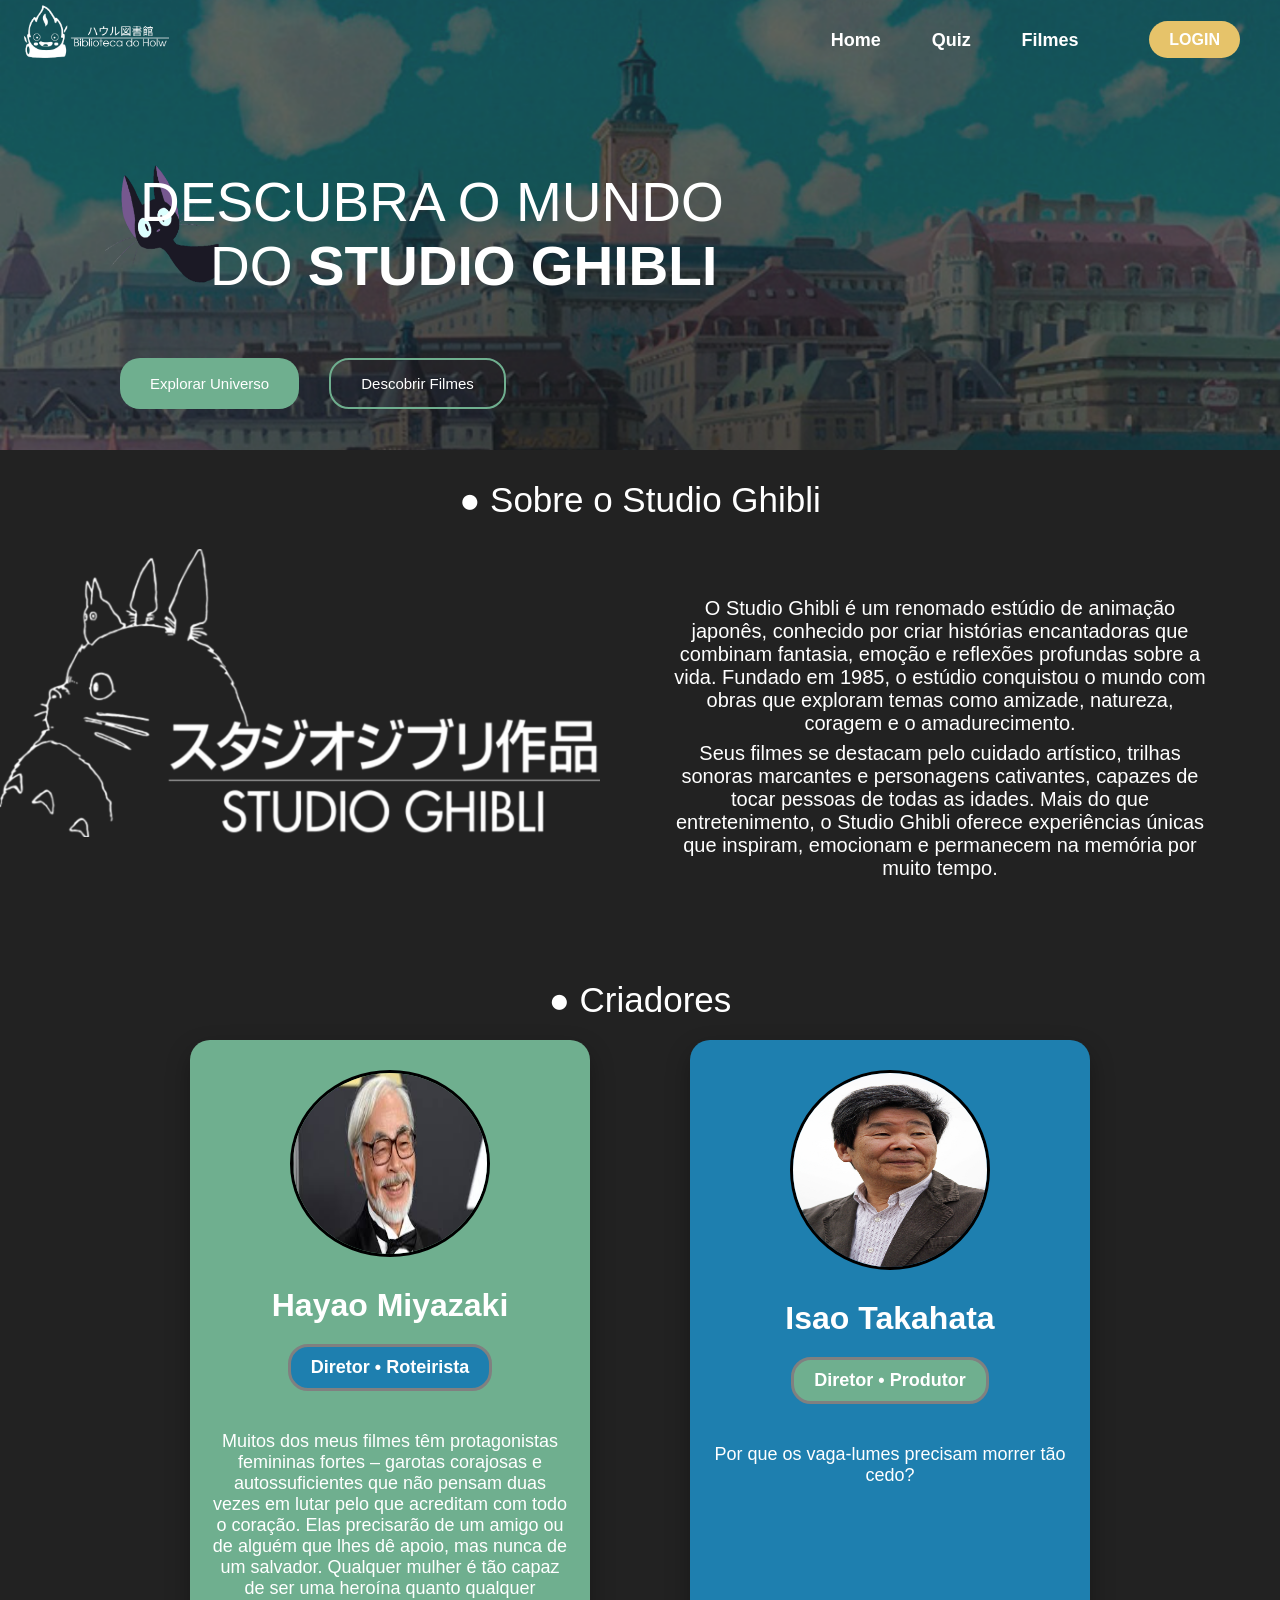
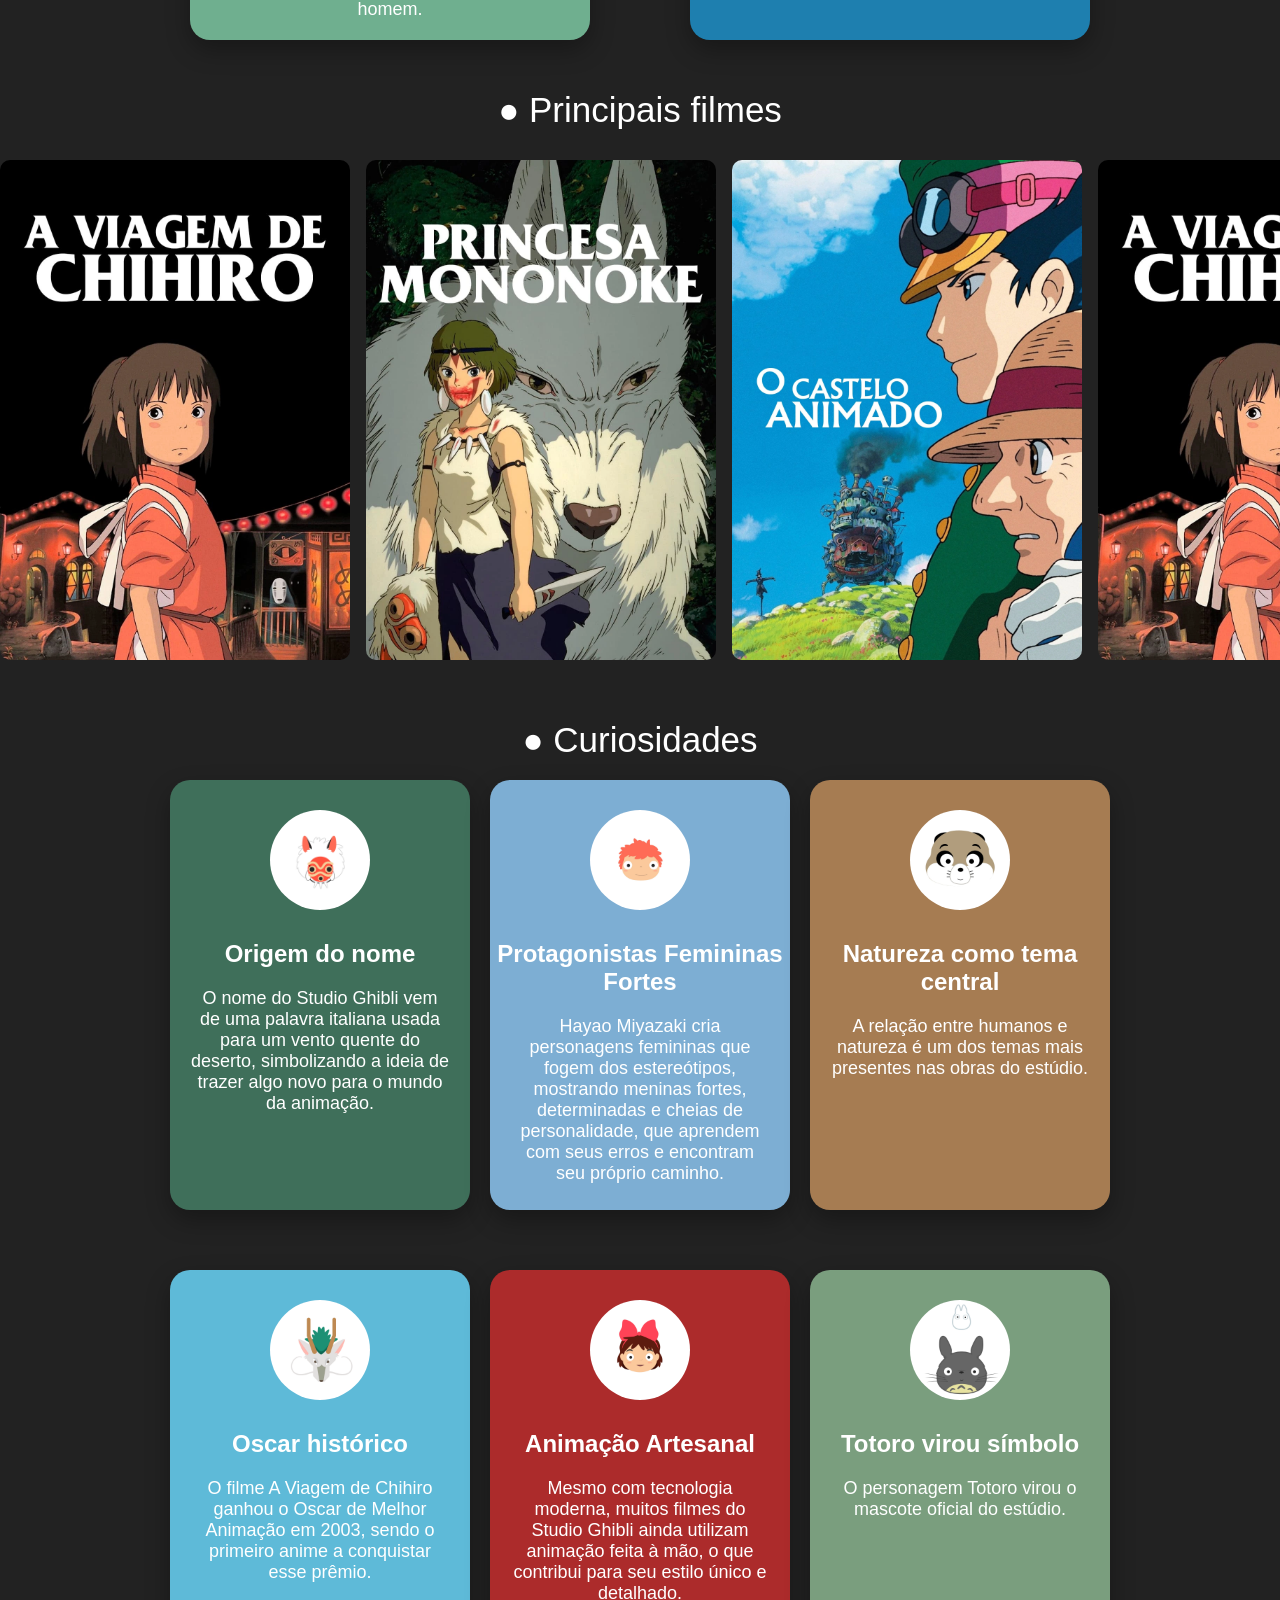
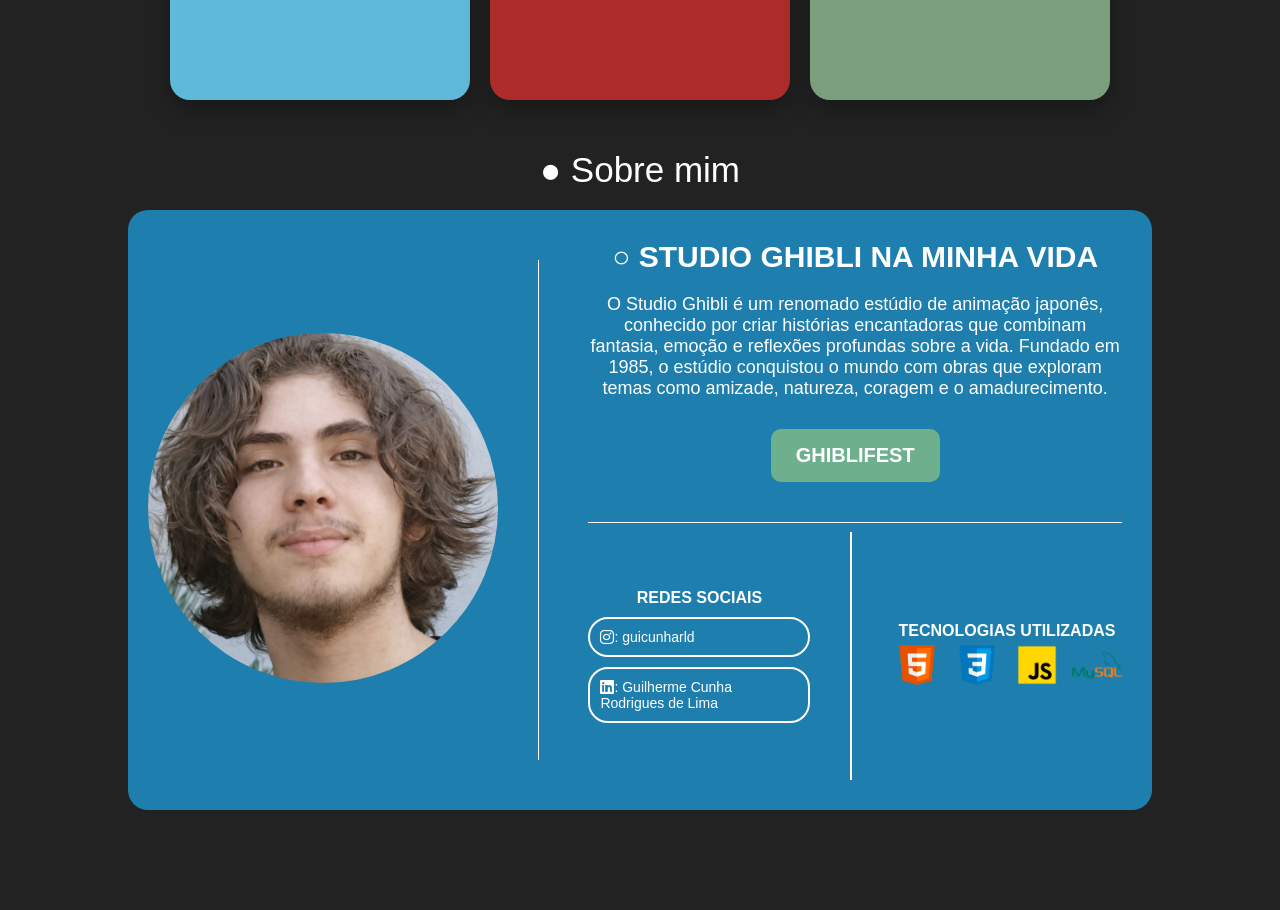
==== commit 612bb138: "Adicionado a parte de curiosidades" ====
--- a/Front-End/index.html
+++ b/Front-End/index.html
@@ -238,6 +238,80 @@
                     </div>
                 </div>
 
+                <div class="titulo">
+                    <span>● Curiosidades</span>
+                </div>
+
+                <div class="div_containerCuriosidade">
+                    <div class="div_Curiosidade">
+                        <div class="div_cardCuriosidade mononokeIcon">
+                            <img src="./assets/mononokeIcon.jpg" alt="" />
+                            <h2>Origem do nome</h2>
+
+                            <p>
+                                O nome do Studio Ghibli vem de uma palavra
+                                italiana usada para um vento quente do deserto,
+                                simbolizando a ideia de trazer algo novo para o
+                                mundo da animação.
+                            </p>
+                        </div>
+
+                        <div class="div_cardCuriosidade PonyoIcon">
+                            <img src="./assets/PonyoIcon.webp" alt="" />
+                            <h2>Protagonistas Femininas Fortes</h2>
+
+                            <p>
+                                Hayao Miyazaki cria personagens femininas que
+                                fogem dos estereótipos, mostrando meninas
+                                fortes, determinadas e cheias de personalidade,
+                                que aprendem com seus erros e encontram seu
+                                próprio caminho.
+                            </p>
+                        </div>
+
+                        <div class="div_cardCuriosidade pomPoko">
+                            <img src="./assets/pomPoko.webp" alt="" />
+                            <h2>Natureza como tema central</h2>
+
+                            <p>
+                                A relação entre humanos e natureza é um dos
+                                temas mais presentes nas obras do estúdio.
+                            </p>
+                        </div>
+
+                        <div class="div_cardCuriosidade HakuIcon">
+                            <img src="./assets/HakuIcon.webp" alt="" />
+                            <h2>Oscar histórico</h2>
+
+                            <p>
+                                O filme A Viagem de Chihiro ganhou o Oscar de
+                                Melhor Animação em 2003, sendo o primeiro anime
+                                a conquistar esse prêmio.
+                            </p>
+                        </div>
+
+                        <div class="div_cardCuriosidade KikiIcon">
+                            <img src="./assets/KikiIcon.webp" alt="" />
+                            <h2>Animação Artesanal</h2>
+                            <p>
+                                Mesmo com tecnologia moderna, muitos filmes do
+                                Studio Ghibli ainda utilizam animação feita à
+                                mão, o que contribui para seu estilo único e
+                                detalhado.
+                            </p>
+                        </div>
+
+                        <div class="div_cardCuriosidade totoroIcon">
+                            <img src="./assets/totoro.webp" alt="" />
+                            <h2>Totoro virou símbolo</h2>
+
+                            <p>
+                                O personagem Totoro virou o mascote oficial do
+                                estúdio.
+                            </p>
+                        </div>
+                    </div>
+                </div>
 
                 <div class="titulo">
                     <span>● Sobre mim</span>
--- a/Front-End/css/home.css
+++ b/Front-End/css/home.css
@@ -1,4 +1,3 @@
-
 /* ----------- RESETS BASICOS -----------  */
 * {
     margin: 0;
@@ -11,15 +10,11 @@
     background-color: #222222;
 }
 
-
-
-
 .div_contaniner {
     display: flex;
     width: 100%;
     height: 100%;
 }
-
 
 /*----------- Parte Inicial do site -----------   */
 
@@ -166,7 +161,6 @@
     border-radius: 20px;
     font-weight: bold;
     border: 3px gray solid;
-    
 }
 
 .miyazaki {
@@ -174,13 +168,11 @@
 }
 
 .miyazaki span {
-
-  background-color: #1e7faf;
+    background-color: #1e7faf;
 }
 
 .Takahata span {
-
-  background-color: #6faf8f;
+    background-color: #6faf8f;
 }
 
 .Takahata {
@@ -195,11 +187,10 @@
     border: 3px black solid;
 }
 
-.div_cardCriadores p{
-  padding: 20px;
-  font-size: 18px;
-}
-
+.div_cardCriadores p {
+    padding: 20px;
+    font-size: 18px;
+}
 
 /*----------- CARROUSEL DE IMAGENS ----------- */
 
@@ -221,6 +212,7 @@
     display: flex;
     align-items: center;
     justify-content: center;
+    
     gap: 1em;
     animation: girarCarrousel 10s linear infinite;
 }
@@ -230,6 +222,7 @@
     align-items: center;
     justify-content: center;
     background-repeat: no-repeat;
+    border-radius: 10px;
     width: 350px;
     height: 500px;
     background-size: cover;
@@ -270,10 +263,82 @@
     animation-play-state: paused;
 }
 
-
-
-
-
+/* ----------- Curiosidade ----------- */
+
+.div_containerCuriosidade {
+    display: flex;
+    width: 100%;
+    height: auto;
+    align-items: center;
+    justify-content: center;
+}
+
+.div_Curiosidade {
+    display: grid;
+    grid-template-columns: repeat(3, 1fr);
+    align-items: center;
+    justify-content: center;
+    gap: 20px;
+}
+
+.div_cardCuriosidade {
+    width: 300px;
+    height: 430px;
+    display: flex;
+    flex-direction: column;
+    align-items: center;
+    justify-content: flex-start;
+    text-align: center;
+    margin: 20px 0px;
+    color: white;
+    border-radius: 20px;
+    box-shadow: 0 10px 25px rgba(0, 0, 0, 0.3);
+}
+
+.div_cardCuriosidade span {
+    margin: 20px 0px;
+    font-size: 18px;
+    padding: 10px 20px;
+    border-radius: 20px;
+    font-weight: bold;
+    border: 3px gray solid;
+}
+
+.div_cardCuriosidade img {
+    margin: 30px 0px;
+    width: 100px;
+    height: 100px;
+    border-radius: 100%;
+}
+
+.div_cardCuriosidade p {
+    padding: 20px;
+    font-size: 18px;
+}
+
+.mononokeIcon {
+    background-color: #3f6f5a;
+}
+
+.PonyoIcon {
+    background-color: #7daed3;
+}
+
+.pomPoko {
+    background-color: #a67c52;
+}
+
+.HakuIcon {
+    background-color: #5ebad8;
+}
+
+.KikiIcon {
+    background-color: #ac2b2b;
+}
+
+.totoroIcon {
+    background-color: #7a9e7e;
+}
 
 /* ----------- SOBRE MIM ----------- */
 
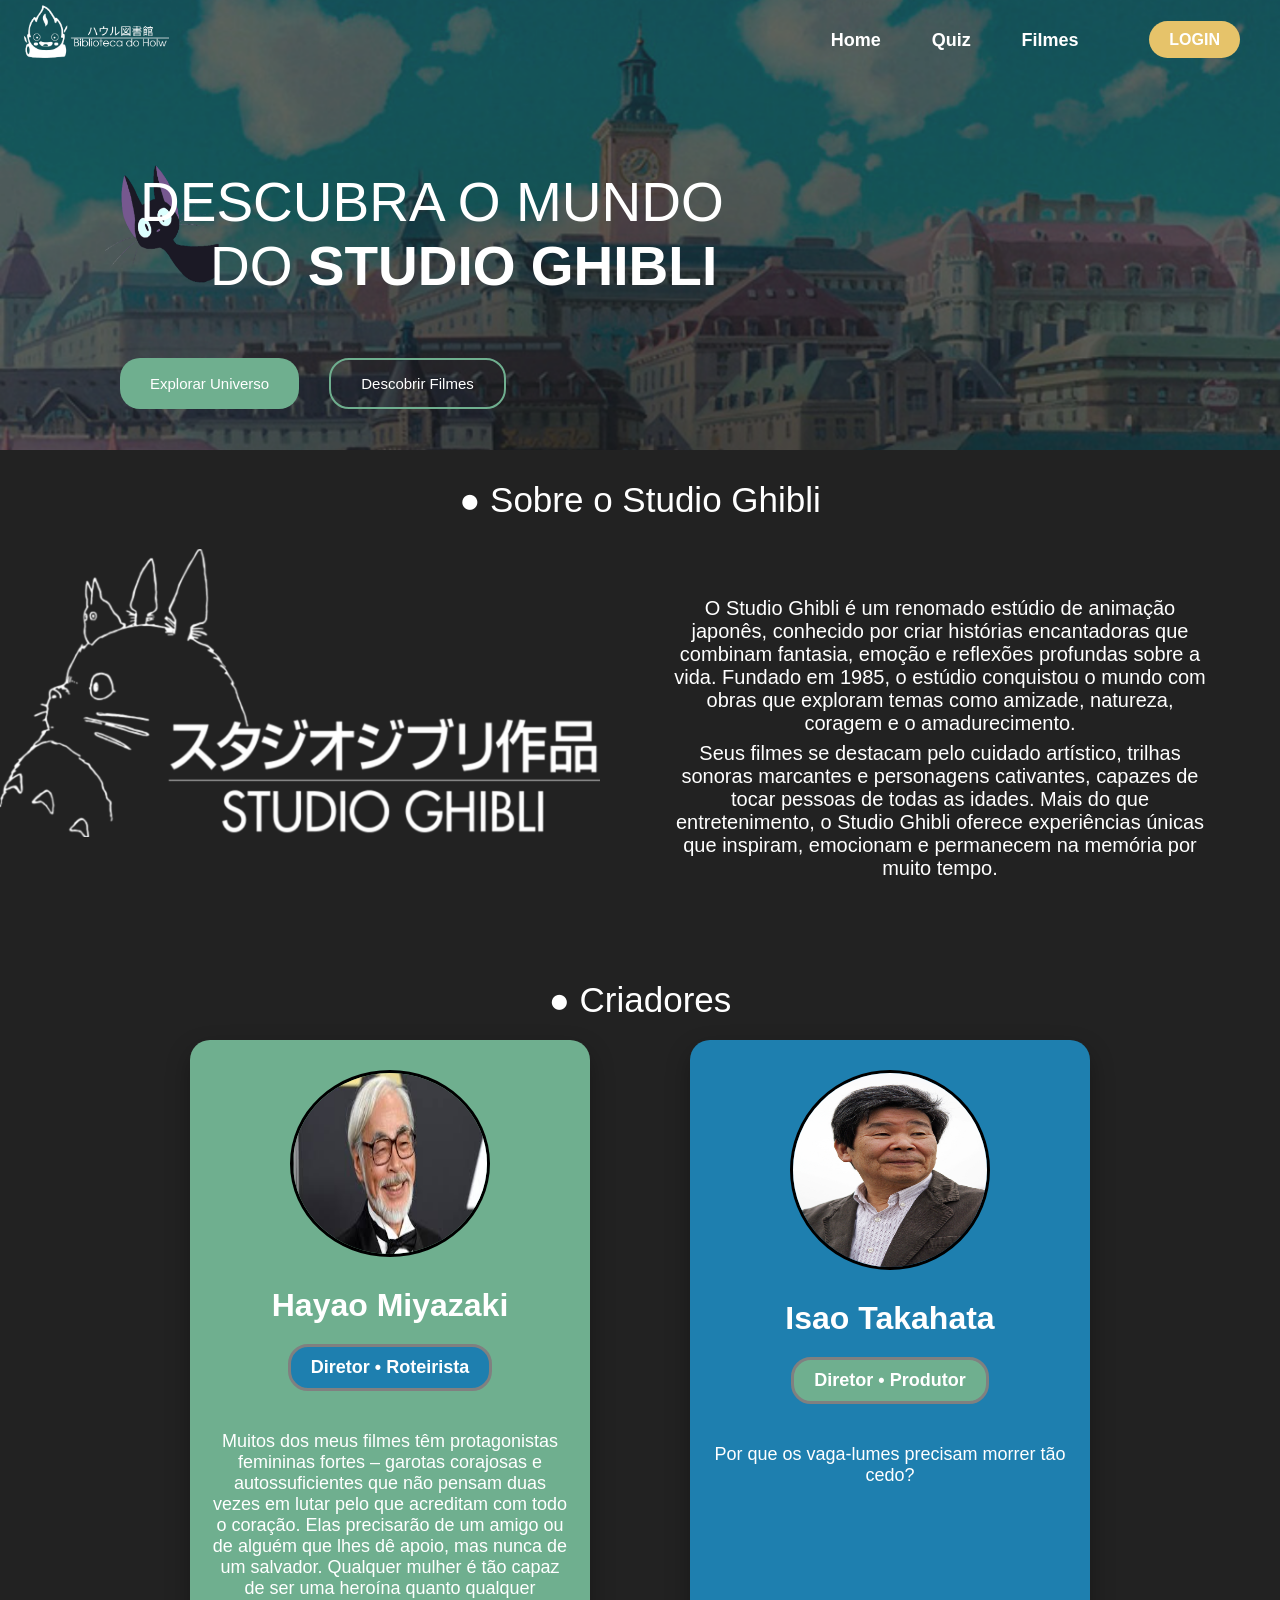
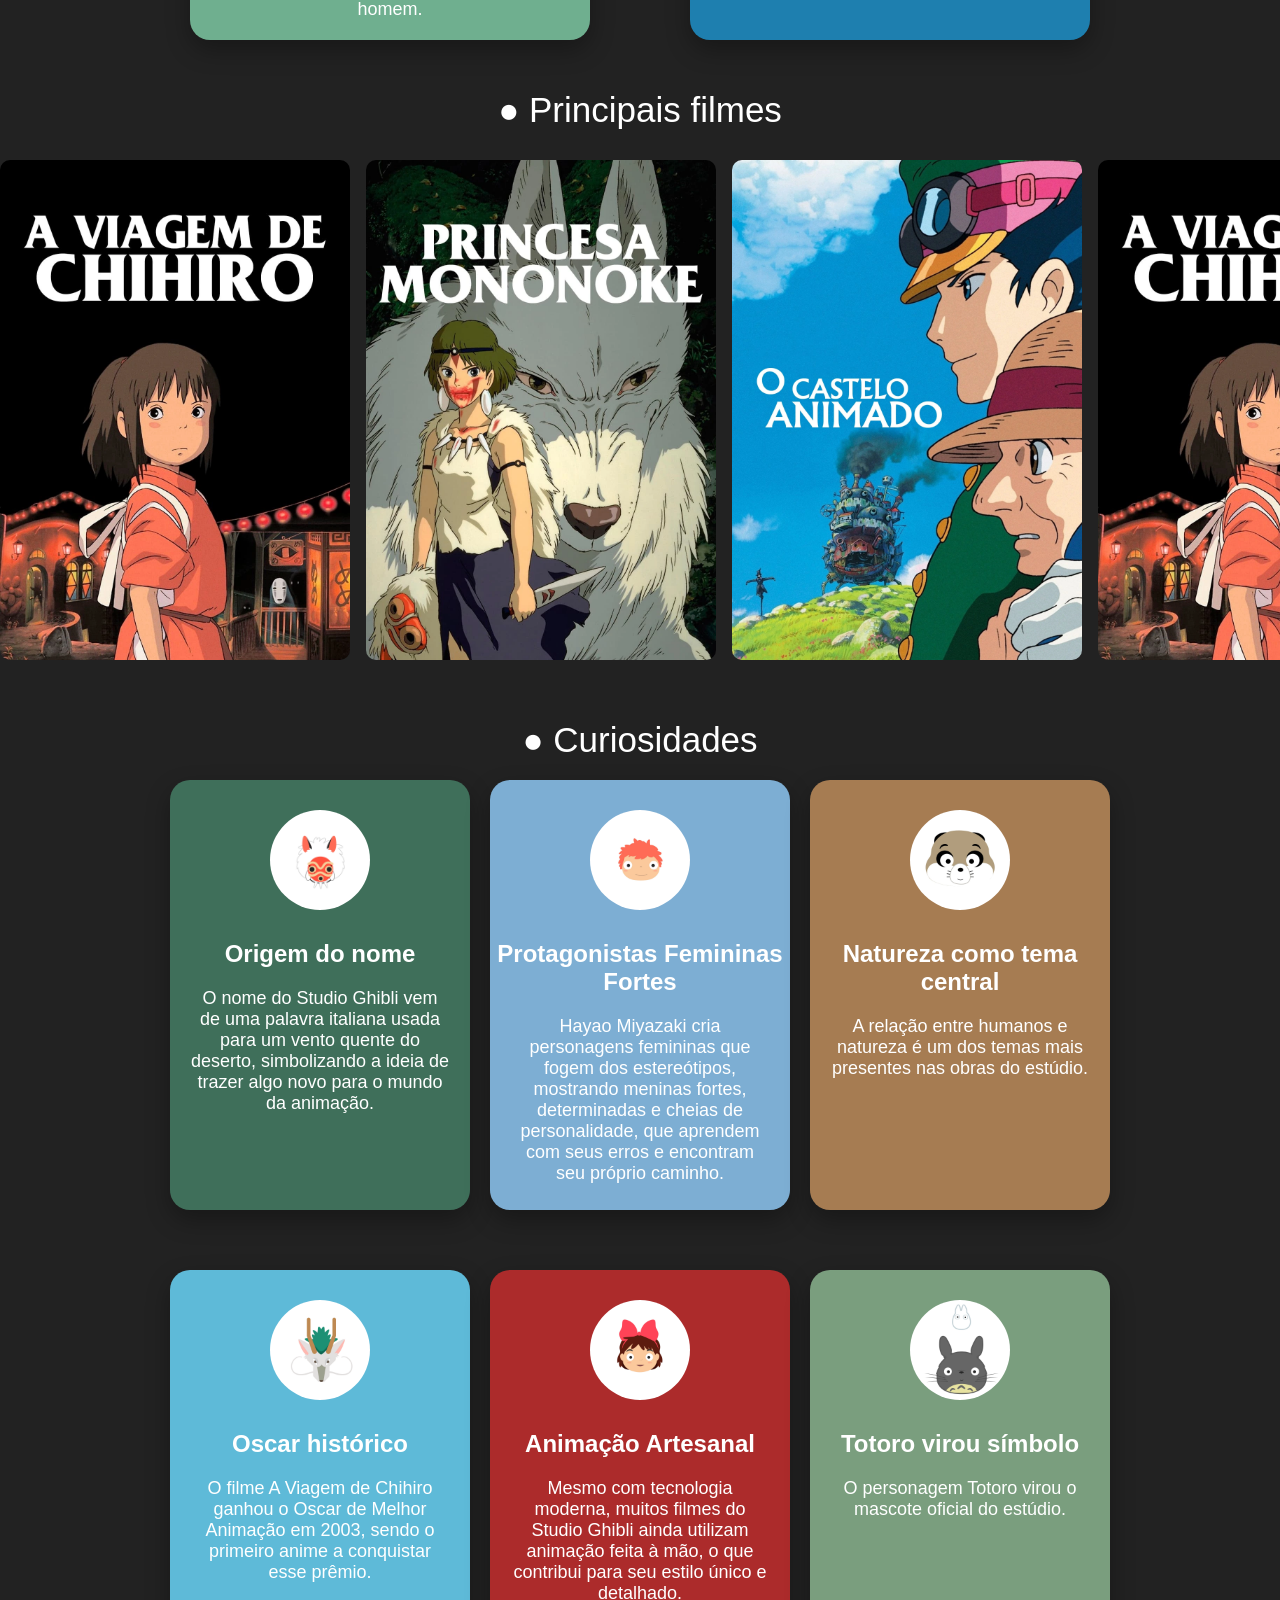
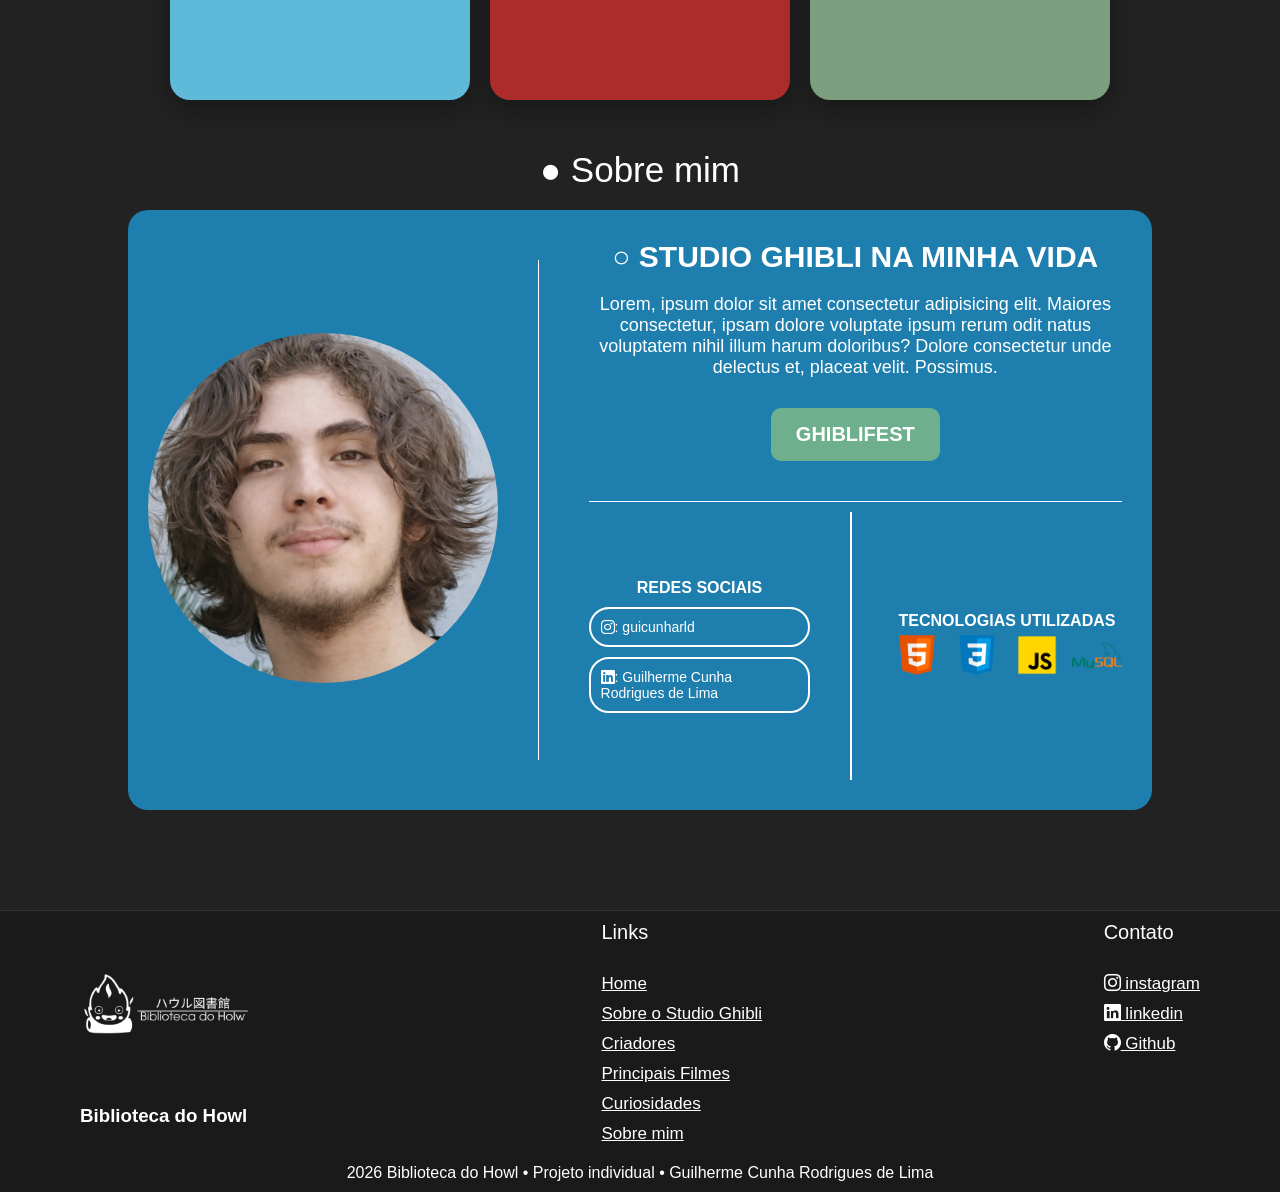
==== commit 382eec26: "Adicionado o footer do site" ====
--- a/Front-End/index.html
+++ b/Front-End/index.html
@@ -330,13 +330,12 @@
                                 ○ STUDIO GHIBLI NA MINHA VIDA
                             </h2>
                             <p class="p_sobreMim">
-                                O Studio Ghibli é um renomado estúdio de
-                                animação japonês, conhecido por criar histórias
-                                encantadoras que combinam fantasia, emoção e
-                                reflexões profundas sobre a vida. Fundado em
-                                1985, o estúdio conquistou o mundo com obras que
-                                exploram temas como amizade, natureza, coragem e
-                                o amadurecimento.
+                                Lorem, ipsum dolor sit amet consectetur
+                                adipisicing elit. Maiores consectetur, ipsam
+                                dolore voluptate ipsum rerum odit natus
+                                voluptatem nihil illum harum doloribus? Dolore
+                                consectetur unde delectus et, placeat velit.
+                                Possimus.
                             </p>
 
                             <button class="btn_ghibliFest">GHIBLIFEST</button>
@@ -388,6 +387,44 @@
                         </div>
                     </div>
                 </div>
+
+                <div class="div_containerFooter">
+                    <div class="div_footer">
+                        <div class="div_conteudoCimaFooter">
+                            <div class="div_logoFooter">
+                                <img src="./assets/LogoB.png" alt="" />
+                                <h3>Biblioteca do Howl</h3>
+                            </div>
+
+                            <div class="div_linksFooter">
+                                <p>Links</p>
+                                <a href="">Home</a>
+                                <a href="">Sobre o Studio Ghibli</a>
+                                <a href="">Criadores</a>
+                                <a href="">Principais Filmes</a>
+                                <a href="">Curiosidades</a>
+                                <a href="">Sobre mim</a>
+                            </div>
+
+                            <div class="div_contatoFooter">
+                                <p>Contato</p>
+                                <a href="">
+                                    <i class="bi bi-instagram"></i> instagram</a
+                                >
+                                <a href=""
+                                    ><i class="bi bi-linkedin"> </i> linkedin</a
+                                >
+                                <a href="">
+                                    <i class="bi bi-github"></i> Github</a
+                                >
+                            </div>
+                        </div>
+                       
+                        <div class="div_conteudoBaixoFooter">
+                            <p>2026 Biblioteca do Howl • Projeto individual • Guilherme Cunha Rodrigues de Lima</p>
+                        </div>
+                    </div>
+                </div>
             </div>
         </div>
     </body>
--- a/Front-End/css/home.css
+++ b/Front-End/css/home.css
@@ -212,7 +212,7 @@
     display: flex;
     align-items: center;
     justify-content: center;
-    
+
     gap: 1em;
     animation: girarCarrousel 10s linear infinite;
 }
@@ -461,3 +461,74 @@
     margin: 10px;
     background-color: white;
 }
+
+/* ----------- FOOTER ----------- */
+
+.div_containerFooter {
+    width: 100%;
+    min-height: 250px;
+    padding: 10px 80px;
+    background-color: #1a1a1a;
+    border-top: 1px solid rgba(255, 255, 255, 0.1);
+}
+
+.div_footer {
+    width: 100%;
+    height: 100%;
+    display: flex;
+    flex-direction: column;
+}
+
+.div_conteudoCimaFooter{
+    display: flex;
+    justify-content: space-between;
+    align-items: flex-start;
+    text-align: left;
+    color: white;
+    
+}
+
+.div_conteudoCimaFooter img{
+    width: 180px;
+    height: auto;
+}
+
+.div_contatoFooter{
+    font-size: 17px;
+    display: flex;
+    flex-direction: column;
+    gap: 10px;
+}
+
+.div_contatoFooter p{
+    font-size: 20px;
+    margin-bottom: 20px;
+}
+
+.div_contatoFooter a{
+    text-decoration: underline;
+    color: inherit; 
+}
+
+.div_linksFooter{
+    color: white;
+    font-size: 17px;
+    display: flex;
+    flex-direction: column;
+    gap: 10px;
+}
+
+.div_linksFooter p{
+    font-size: 20px;
+    margin-bottom: 20px;
+}
+
+.div_linksFooter a{
+    text-decoration: underline;
+    color: inherit; 
+}
+.div_conteudoBaixoFooter{
+    margin-top: 20px;
+    color: white;
+    text-align: center;
+}
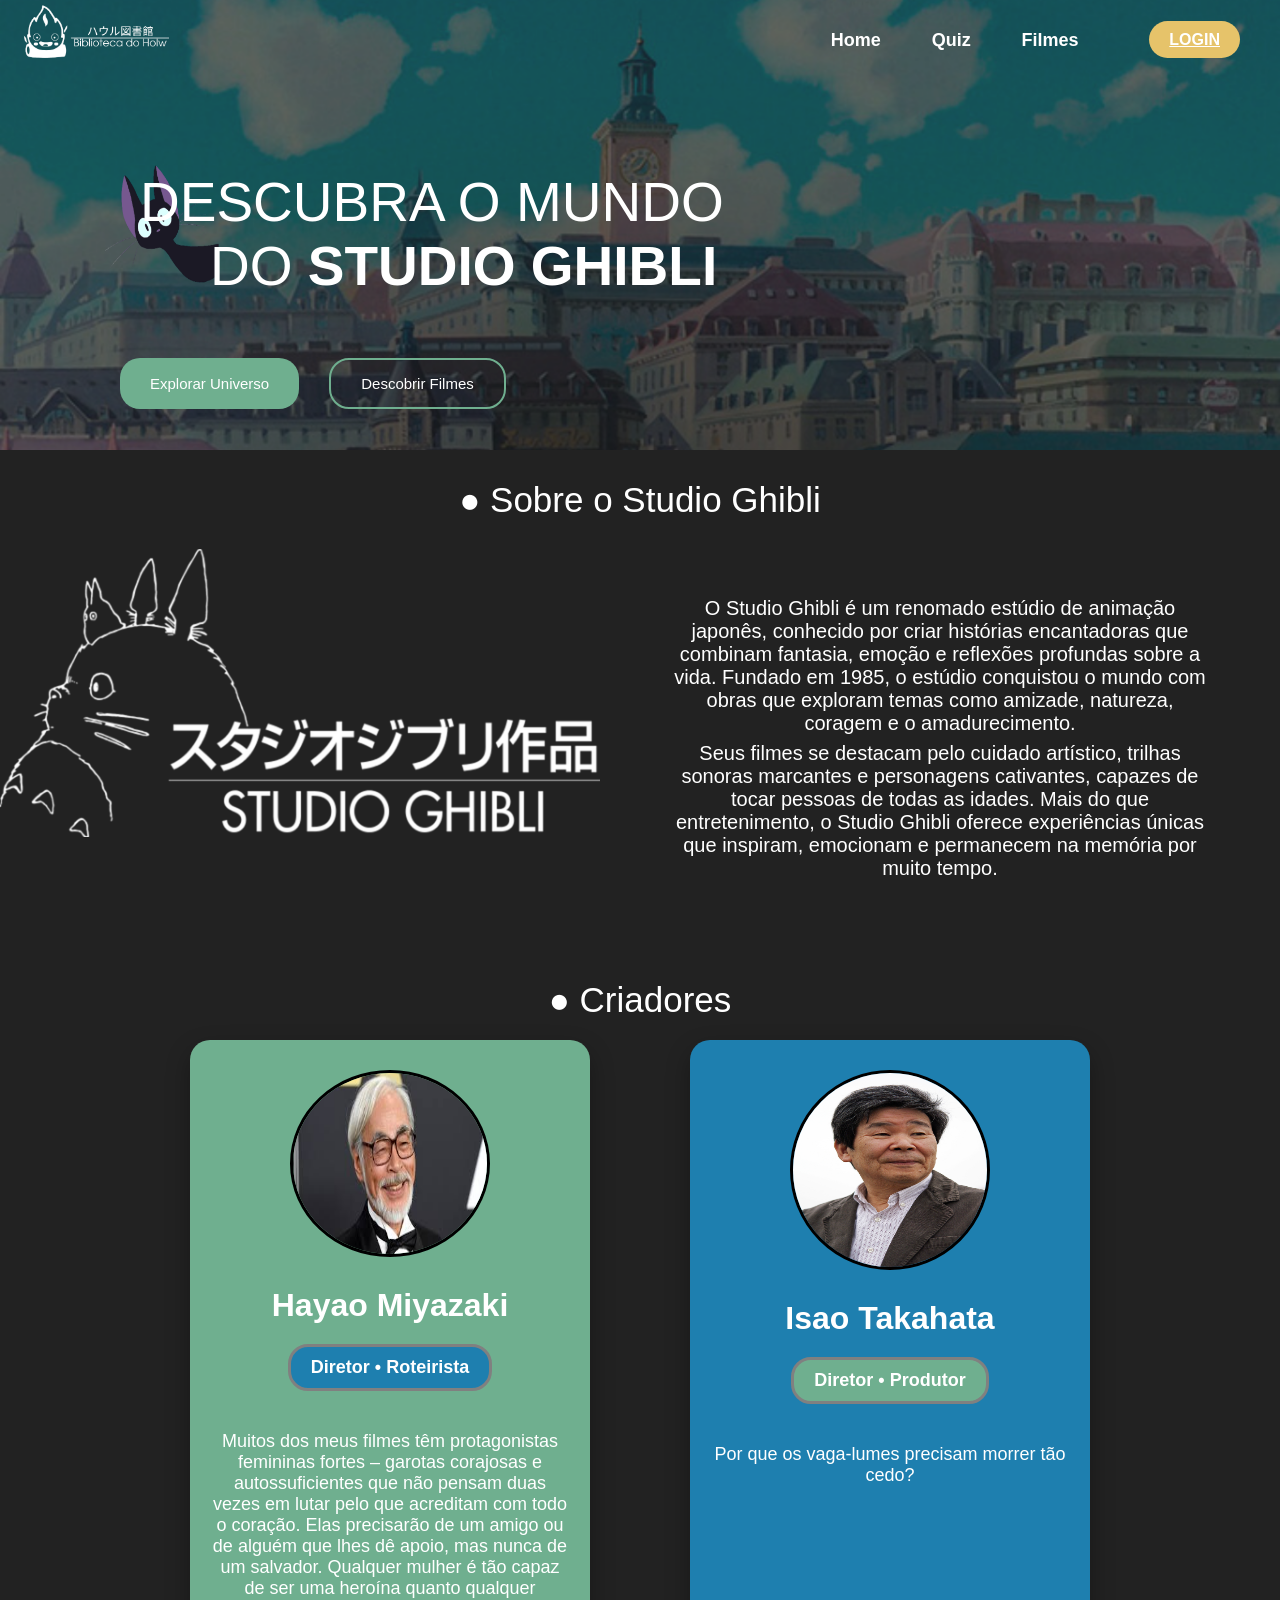
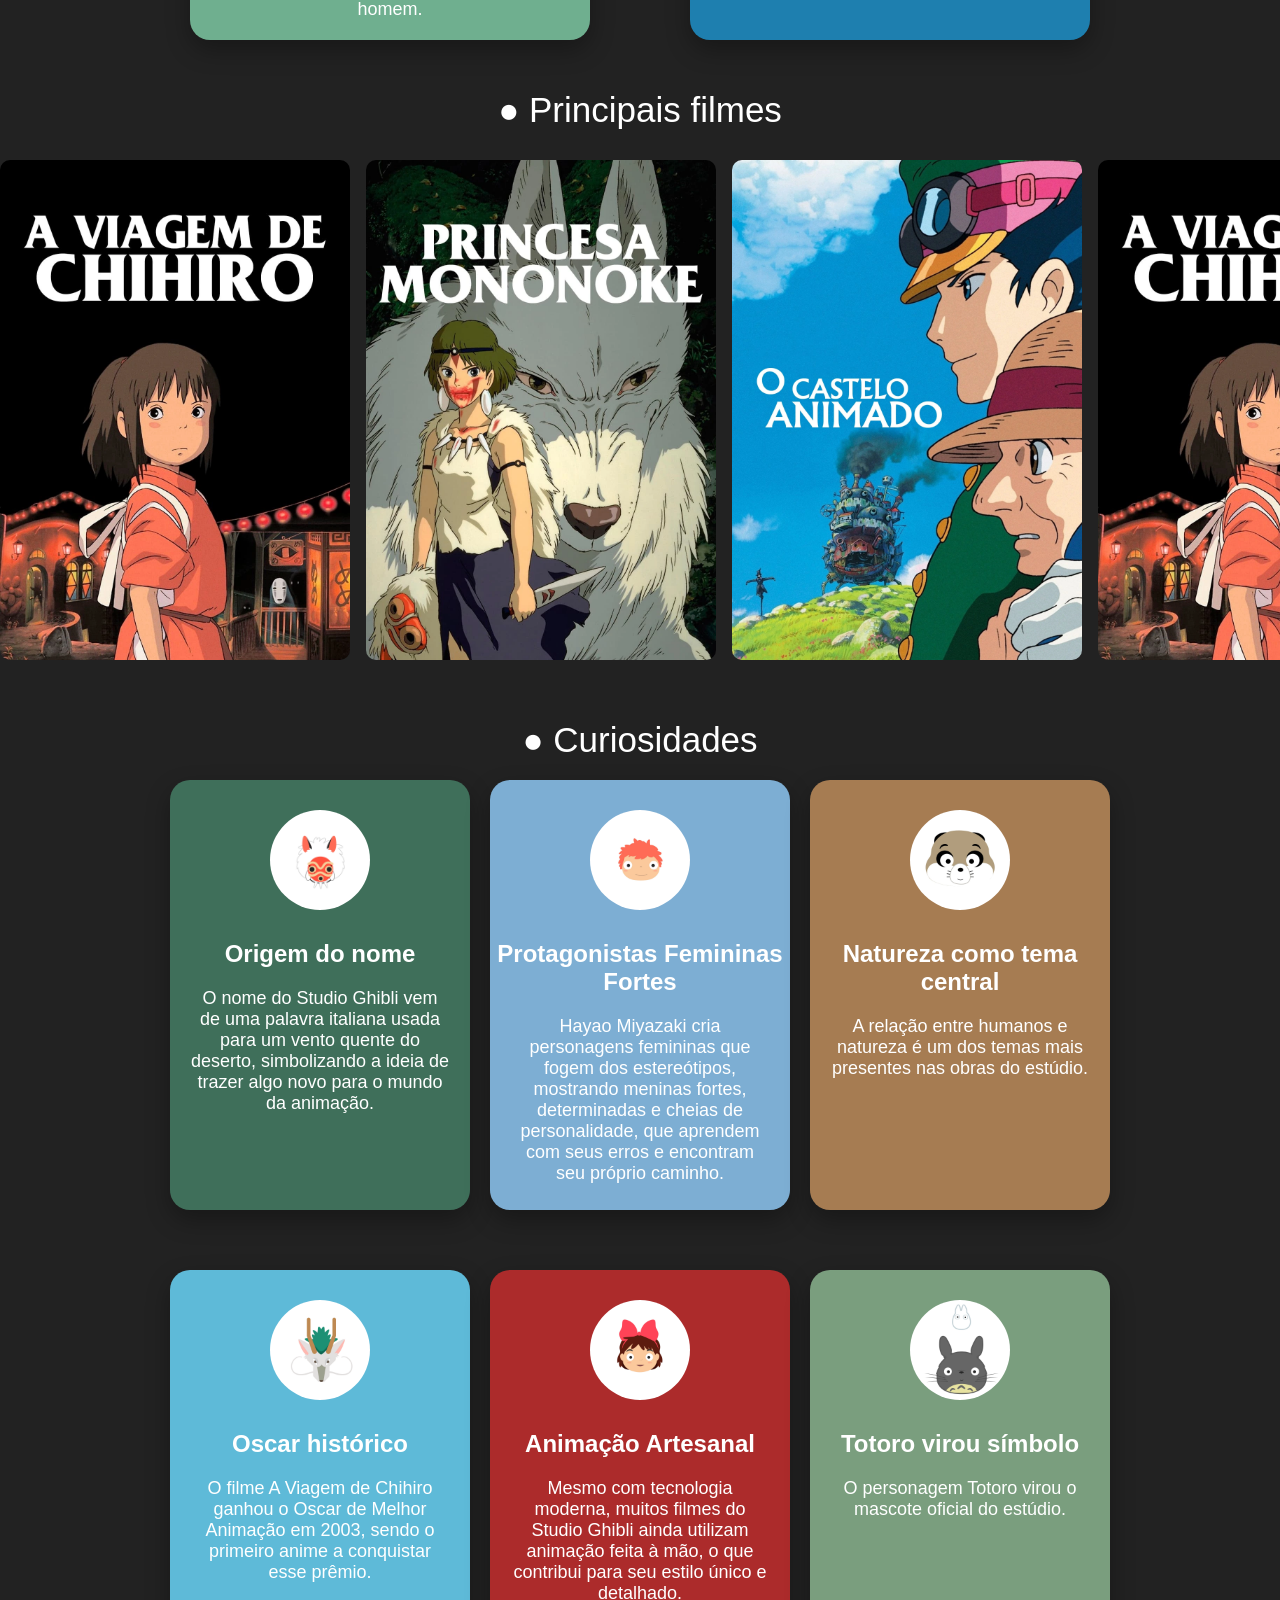
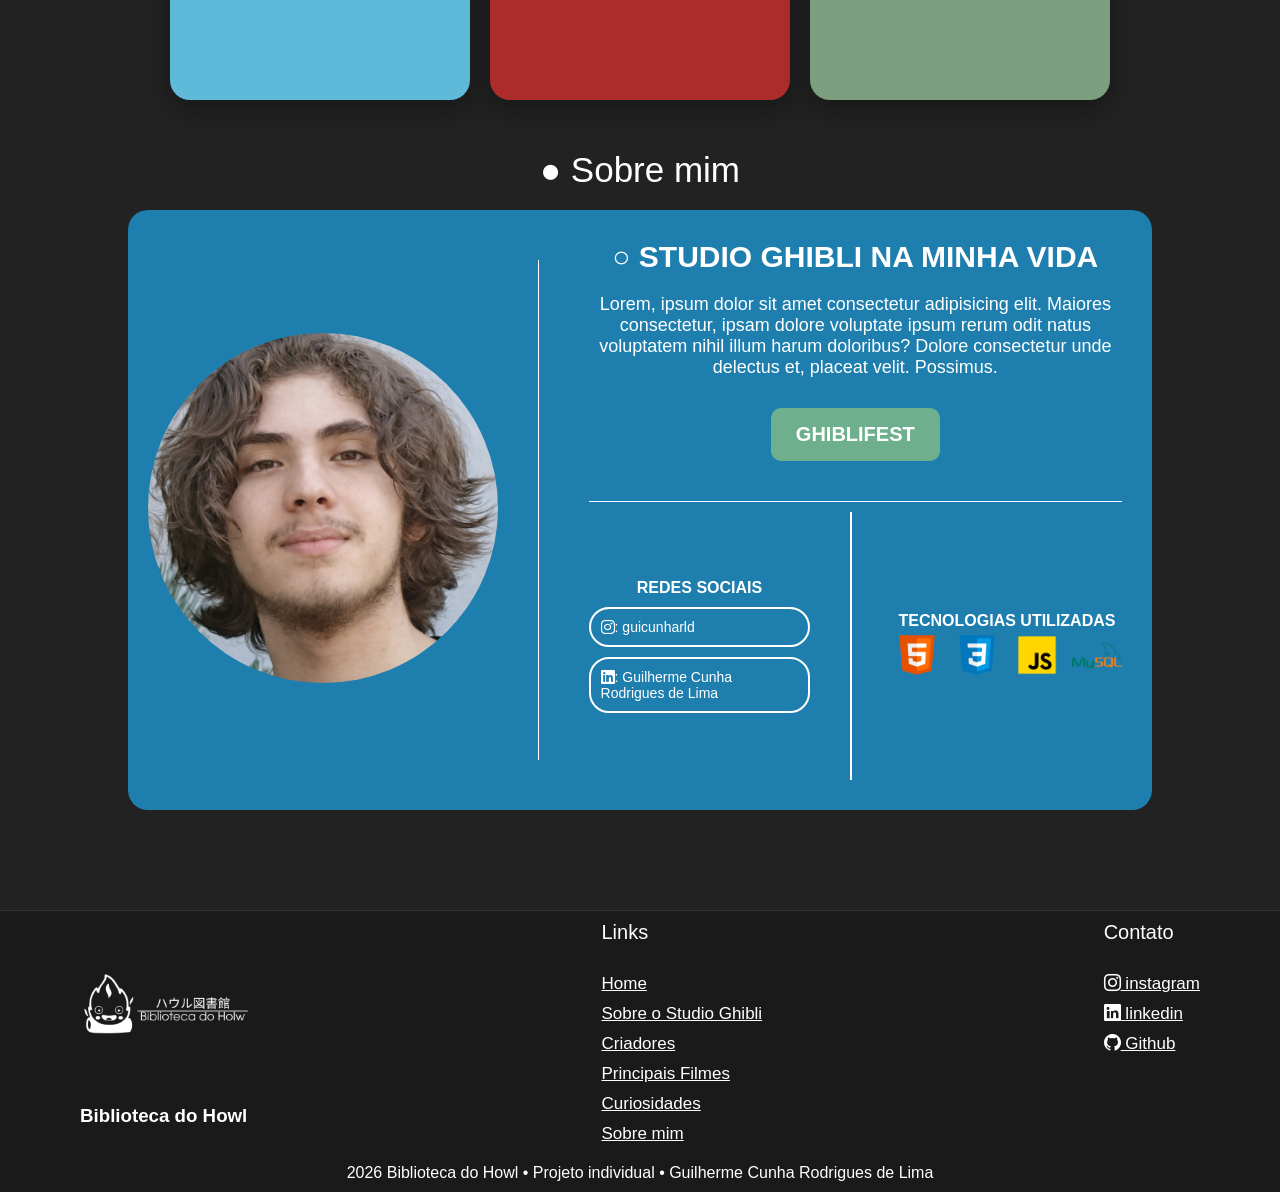
==== commit a205a4b8: "adicionado toda a parte visual do login sem o web data-wiz" ====
--- a/Front-End/index.html
+++ b/Front-End/index.html
@@ -36,7 +36,7 @@
                         </div>
 
                         <div class="btn_login">
-                            <a class="link login">LOGIN</a>
+                            <a class="link login" href="login.html">LOGIN</a>
                         </div>
                     </nav>
                 </div>
